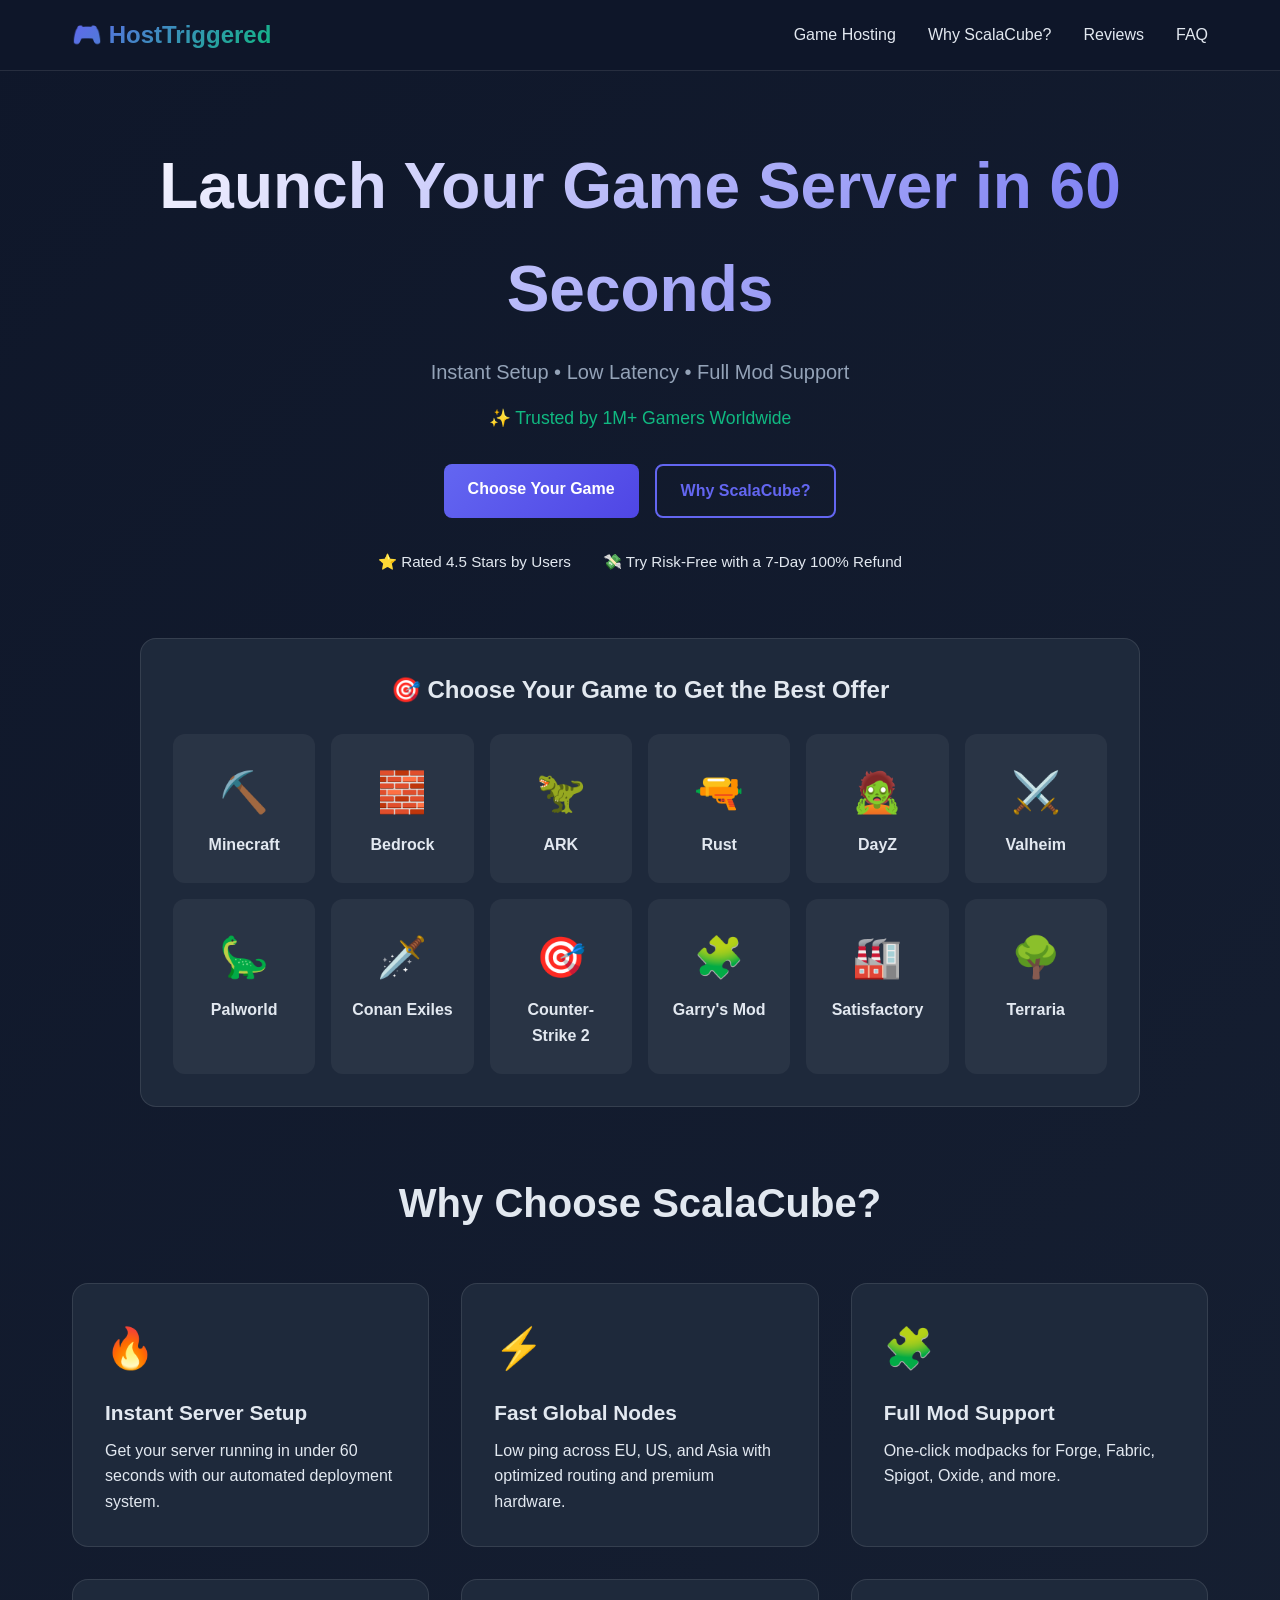
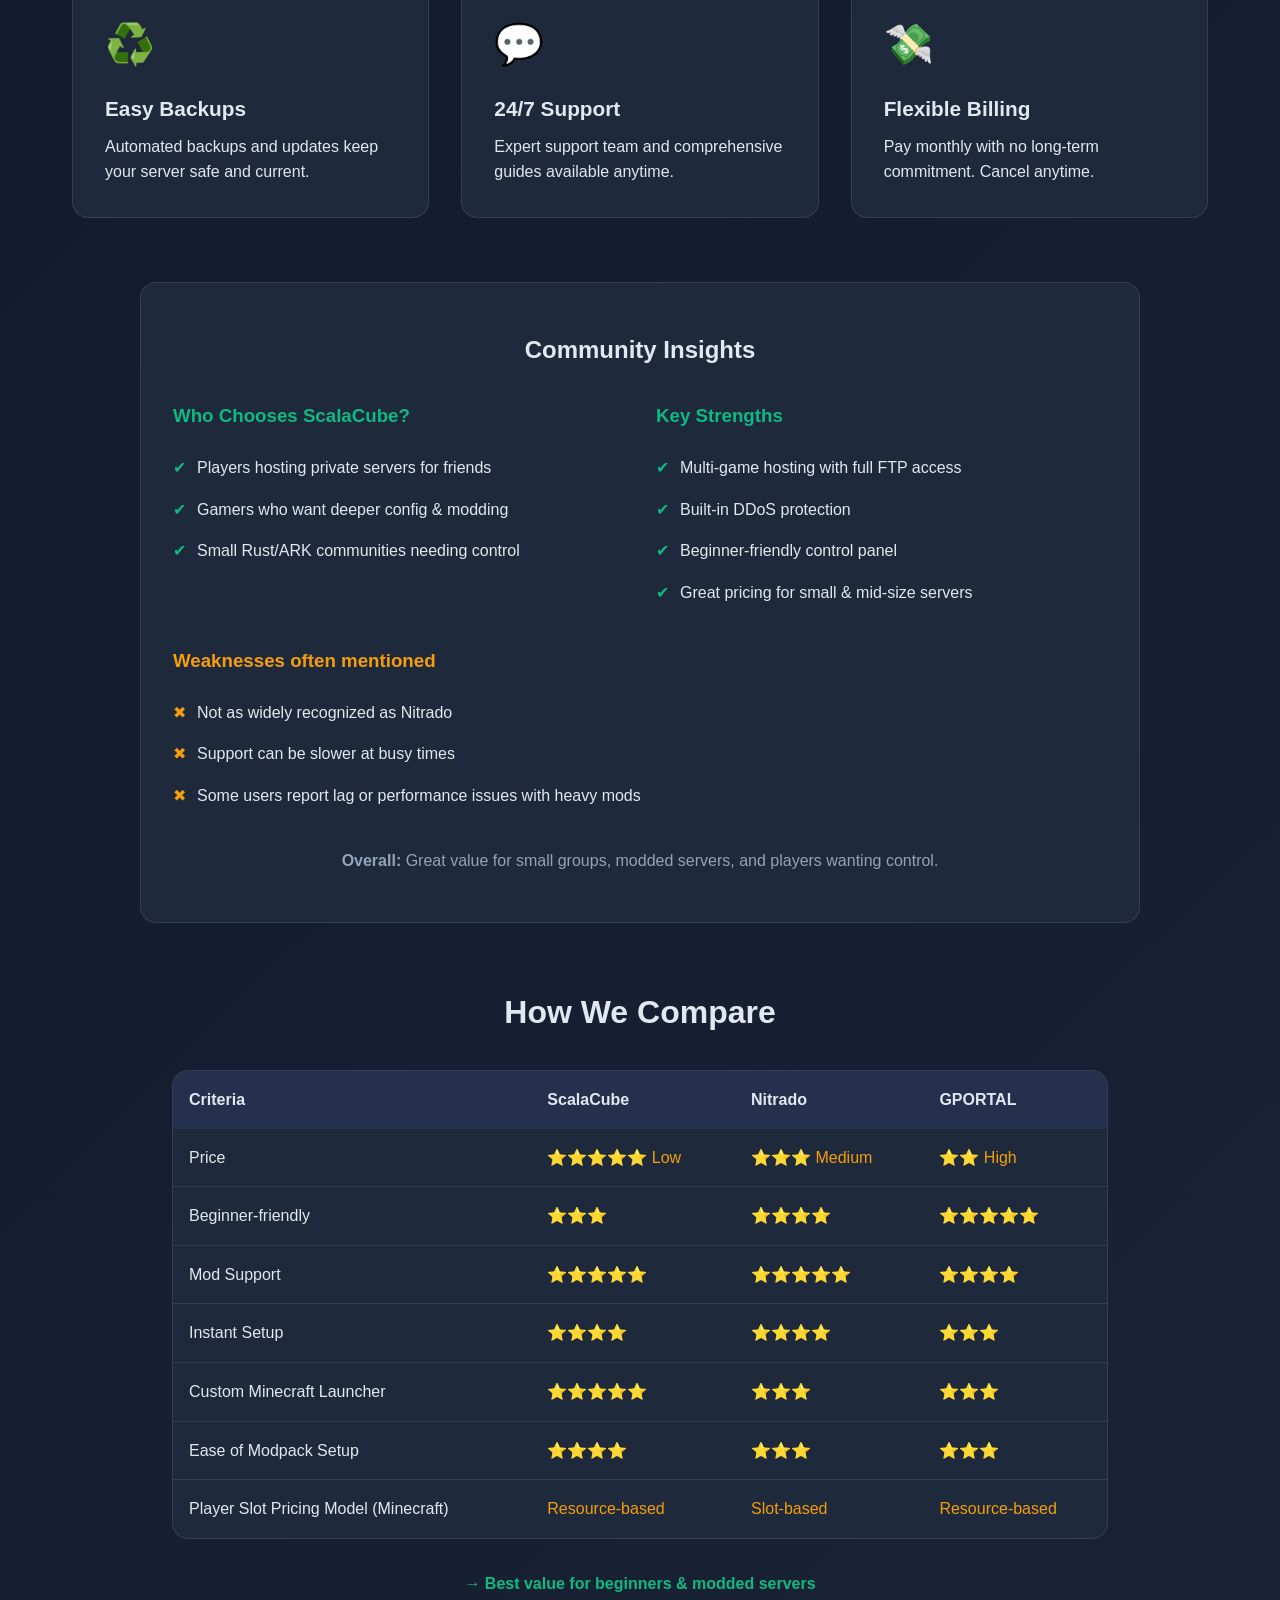
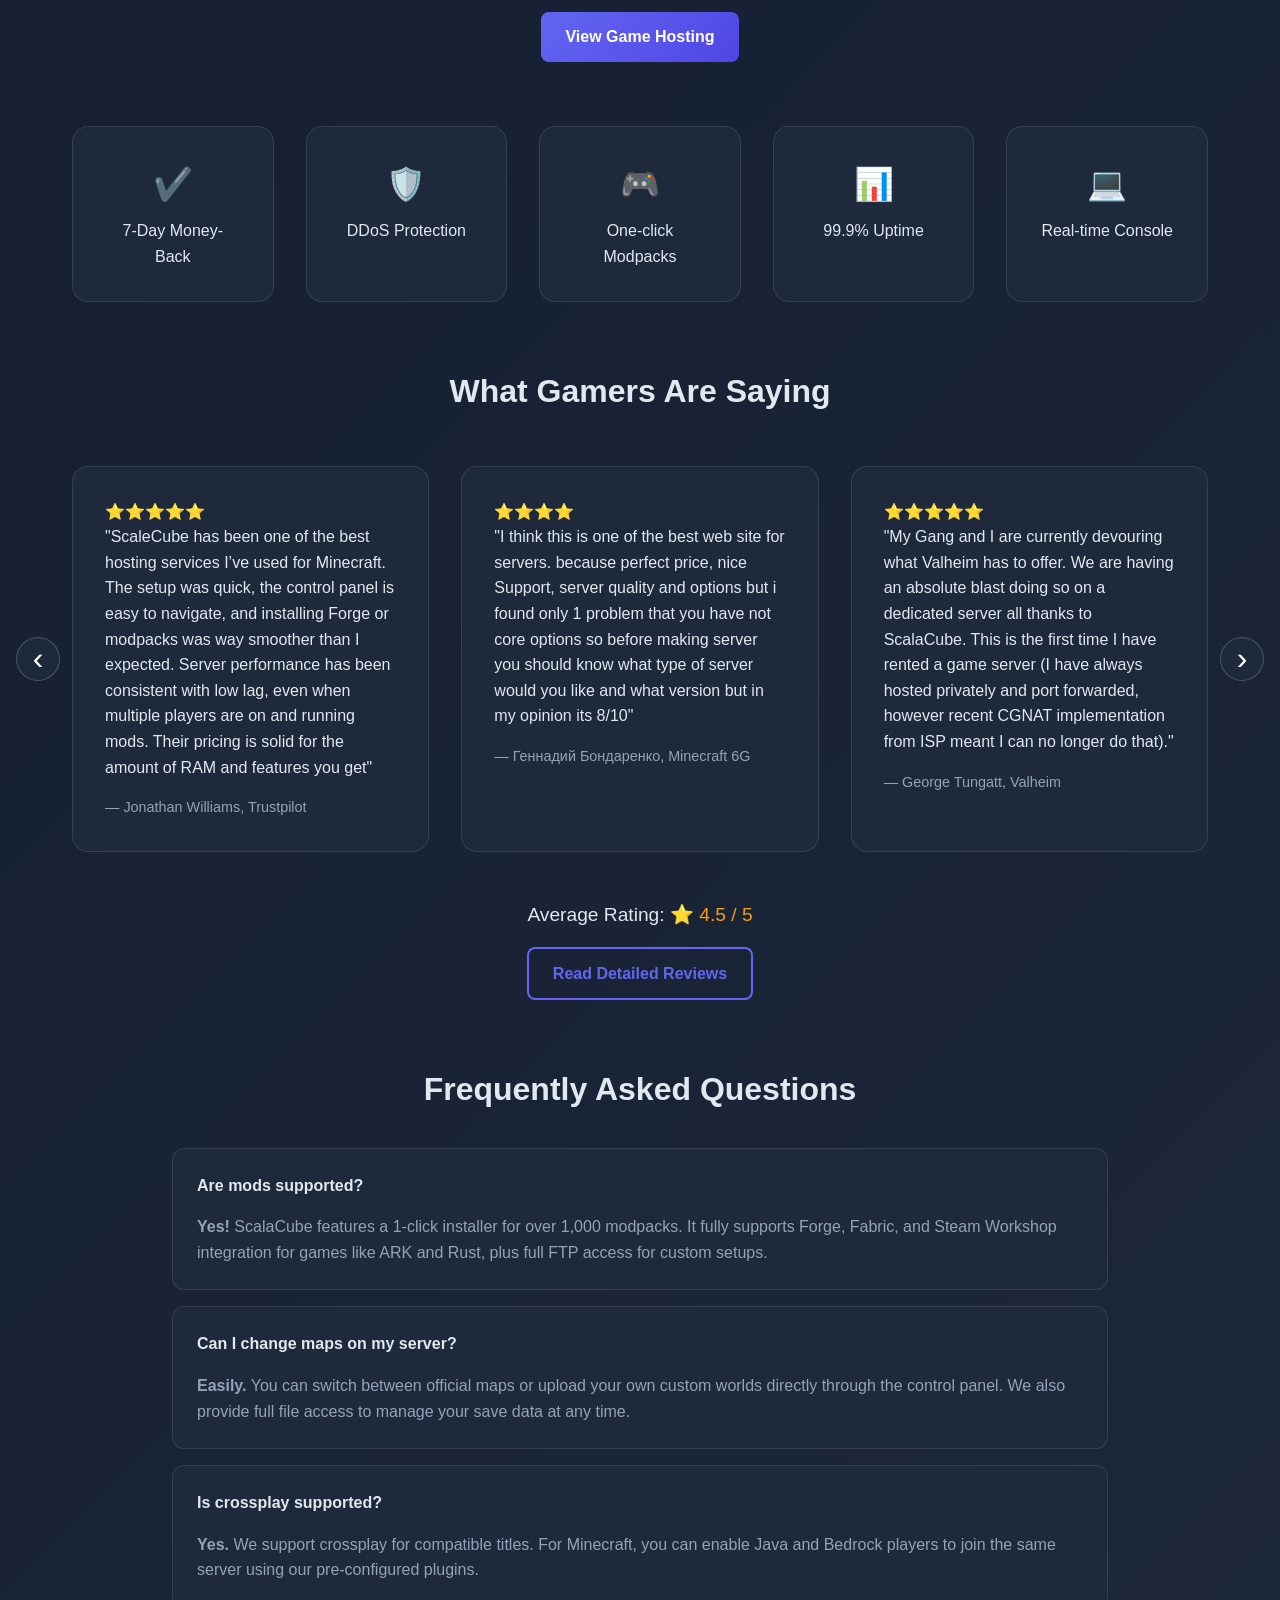
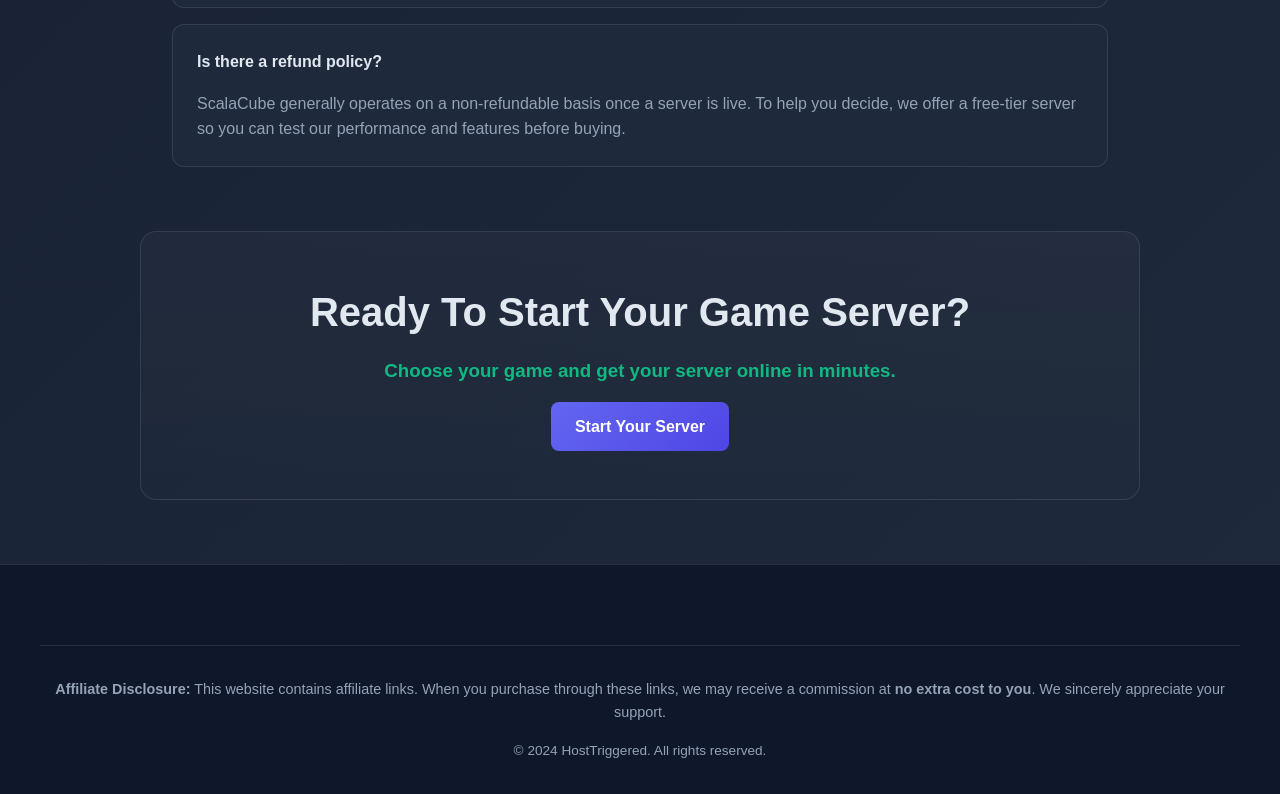
==== index.html @ 9eb56e4f "initial website" ====
<!DOCTYPE html>
<html lang="en">
<head>
    <meta charset="UTF-8">
    <meta name="viewport" content="width=device-width, initial-scale=1.0">
    <meta name="description" content="Fast and reliable game server hosting for popular games. Instant setup in 60 seconds, low latency, mod support. Trusted by 1M+ gamers.">
    <meta name="keywords" content="game server hosting, minecraft hosting, ark hosting, rust server, modded server hosting, cheap game servers">
    <link rel="icon" href="images/favicon_in3dtayninh.ico" type="image/x-icon">
    <link rel="icon" type="image/png" sizes="16x16" href="images/favicon-16x16.png">
    <link rel="icon" type="image/png" sizes="32x32" href="images/favicon-32x32.png">
    <link rel="icon" type="image/png" sizes="192x192" href="images/android-chrome-192x192.png">
    <link rel="apple-touch-icon" href="images/apple-touch-icon.png">
    <title>Game Server Hosting - Launch Your Server in 60 Seconds | ScalaCube</title>
    <link rel="stylesheet" href="css/style.css">
</head>
<body>
    <!-- Header -->
    <header>
        <nav>
            <div class="logo">🎮 HostTriggered</div>
            <div class="nav-links">
                <a href="#hosting">Game Hosting</a>
                <a href="#scalacube">Why ScalaCube?</a>
                <a href="#reviews">Reviews</a>
                <a href="#faq">FAQ</a>
                <!-- <a href="#pricing" class="btn-primary">Start Server</a> -->
            </div>
        </nav>
    </header>

    <!-- Hero Section -->
    <section class="hero">
        <h1>Launch Your Game Server in 60 Seconds</h1>
        <p class="hero-subtitle">Instant Setup • Low Latency • Full Mod Support</p>
        <p class="hero-trust">✨ Trusted by 1M+ Gamers Worldwide</p>
        
        <div class="hero-buttons">
            <a href="#hosting" class="btn-primary">Choose Your Game</a>
            <a href="#scalacube" class="btn-secondary">Why ScalaCube?</a>
        </div>

        <div class="hero-badges">
            <div class="badge">⭐ Rated 4.5 Stars by Users</div>
            <div class="badge">💸 Try Risk-Free with a 7-Day 100% Refund</div>
        </div>
    </section>

    <!-- Game Picker -->
    <section class="game-picker" id="hosting">
        <h2>🎯 Choose Your Game to Get the Best Offer</h2>
        <div class="game-grid">
            <a 
            href="https://scalacube.com/p/_hosting_server_minecraft/5567868"
            class="game-card"
            target="_blank"
            rel="nofollow sponsored noopener"
            >
                <div class="game-icon">⛏️</div>
                <strong>Minecraft</strong>
            </a>
            <a 
            href="https://scalacube.com/p/_hosting_server_minecraft-pe/5567868"
            class="game-card"
            target="_blank"
            rel="nofollow sponsored noopener"
            >
                <div class="game-icon">🧱</div>
                <strong>Bedrock</strong>
            </a>
            <a 
            href="https://scalacube.com/p/_hosting_server_ark/5567868"
            class="game-card"
            target="_blank"
            rel="nofollow sponsored noopener"
            >
                <div class="game-icon">🦖</div>
                <strong>ARK</strong>
            </a>
            <a 
            href="https://scalacube.com/p/_hosting_server_rust/5567868"
            class="game-card"
            target="_blank"
            rel="nofollow sponsored noopener"
            >
                <div class="game-icon">🔫</div>
                <strong>Rust</strong>
            </a>
            <a 
            href="https://scalacube.com/p/_hosting_server_dayz/5567868"
            class="game-card"
            target="_blank"
            rel="nofollow sponsored noopener"
            >
                <div class="game-icon">🧟</div>
                <strong>DayZ</strong>
            </a>
            <a 
            href="https://scalacube.com/p/_hosting_server_valheim/5567868"
            class="game-card"
            target="_blank"
            rel="nofollow sponsored noopener"
            >
                <div class="game-icon">⚔️</div>
                <strong>Valheim</strong>
            </a>
            <a 
            href="https://scalacube.com/p/_hosting_server_palworld/5567868"
            class="game-card"
            target="_blank"
            rel="nofollow sponsored noopener"
            >
                <div class="game-icon">🦕</div>
                <strong>Palworld</strong>
            </a>
            <a 
            href="https://scalacube.com/p/_hosting_server_conan-exiles/5567868"
            class="game-card"
            target="_blank"
            rel="nofollow sponsored noopener"
            >
                <div class="game-icon">🗡️</div>
                <strong>Conan Exiles</strong>
            </a>
            <!-- <a 
            href="https://scalacube.com/p/_hosting_server_minecraft/5567868"
            class="game-card"
            target="_blank"
            rel="nofollow sponsored noopener"
            >
                <div class="game-icon">🏎️</div>
                <strong>Assetto Corsa</strong>
            </a> -->
            <a 
            href="https://scalacube.com/p/_hosting_server_cs-go-2/5567868"
            class="game-card"
            target="_blank"
            rel="nofollow sponsored noopener"
            >
                <div class="game-icon">🎯</div>
                <strong>Counter-Strike 2</strong>
            </a>
            <a 
            href="https://scalacube.com/p/_hosting_server_garrys-mod/5567868"
            class="game-card"
            target="_blank"
            rel="nofollow sponsored noopener"
            >
                <div class="game-icon">🧩</div>
                <strong>Garry's Mod</strong>
            </a>
            <a 
            href="https://scalacube.com/p/_hosting_server_satisfactory/5567868"
            class="game-card"
            target="_blank"
            rel="nofollow sponsored noopener"
            >
                <div class="game-icon">🏭</div>
                <strong>Satisfactory</strong>
            </a>
            <a 
            href="https://scalacube.com/p/_hosting_server_terraria/5567868"
            class="game-card"
            target="_blank"
            rel="nofollow sponsored noopener"
            >
                <div class="game-icon">🌳</div>
                <strong>Terraria</strong>
            </a>
        </div>
    </section>

    <!-- Features -->
    <section class="features" id="scalacube">
        <h2>Why Choose ScalaCube?</h2>
        <div class="features-grid">
            <div class="feature-card">
                <div class="feature-icon">🔥</div>
                <h3>Instant Server Setup</h3>
                <p>Get your server running in under 60 seconds with our automated deployment system.</p>
            </div>
            <div class="feature-card">
                <div class="feature-icon">⚡</div>
                <h3>Fast Global Nodes</h3>
                <p>Low ping across EU, US, and Asia with optimized routing and premium hardware.</p>
            </div>
            <div class="feature-card">
                <div class="feature-icon">🧩</div>
                <h3>Full Mod Support</h3>
                <p>One-click modpacks for Forge, Fabric, Spigot, Oxide, and more.</p>
            </div>
            <div class="feature-card">
                <div class="feature-icon">♻️</div>
                <h3>Easy Backups</h3>
                <p>Automated backups and updates keep your server safe and current.</p>
            </div>
            <div class="feature-card">
                <div class="feature-icon">💬</div>
                <h3>24/7 Support</h3>
                <p>Expert support team and comprehensive guides available anytime.</p>
            </div>
            <div class="feature-card">
                <div class="feature-icon">💸</div>
                <h3>Flexible Billing</h3>
                <p>Pay monthly with no long-term commitment. Cancel anytime.</p>
            </div>
        </div>
    </section>

    <!-- User Insights -->
    <section class="insights">
        <h2>Community Insights</h2>
        <div class="insights-grid">
            <div class="insight-section">
                <h3>Who Chooses ScalaCube?</h3>
                <ul>
                    <li>Players hosting private servers for friends</li>
                    <li>Gamers who want deeper config & modding</li>
                    <li>Small Rust/ARK communities needing control</li>
                </ul>
            </div>
            <div class="insight-section">
                <h3>Key Strengths</h3>
                <ul>
                    <li>Multi-game hosting with full FTP access</li>
                    <li>Built-in DDoS protection</li>
                    <li>Beginner-friendly control panel</li>
                    <li>Great pricing for small & mid-size servers</li>
                </ul>
            </div>
            <div class="insight-section weakness">
                <h3>Weaknesses often mentioned</h3>
                <ul>
                    <li>Not as widely recognized as Nitrado</li>
                    <li>Support can be slower at busy times</li>
                    <li>Some users report lag or performance issues with heavy mods</li>
                </ul>
            </div>
        </div>
        <div style="margin-top: 2rem; text-align: center; color: var(--text-muted);">
            <p><strong>Overall:</strong> Great value for small groups, modded servers, and players wanting control.</p>
        </div>
    </section>

    <!-- Comparison -->
    <section class="comparison">
        <h2>How We Compare</h2>
        <div class="comparison-table">
            <table>
                <thead>
                    <tr>
                        <th>Criteria</th>
                        <th>ScalaCube</th>
                        <th>Nitrado</th>
                        <th>GPORTAL</th>
                    </tr>
                </thead>
                <tbody>
                    <tr>
                        <td>Price</td>
                        <td class="stars">⭐⭐⭐⭐⭐ Low</td>
                        <td class="stars">⭐⭐⭐ Medium</td>
                        <td class="stars">⭐⭐ High</td>
                    </tr>
                    <tr>
                        <td>Beginner-friendly</td>
                        <td class="stars">⭐⭐⭐</td>
                        <td class="stars">⭐⭐⭐⭐</td>
                        <td class="stars">⭐⭐⭐⭐⭐</td>
                    </tr>
                    <tr>
                        <td>Mod Support</td>
                        <td class="stars">⭐⭐⭐⭐⭐</td>
                        <td class="stars">⭐⭐⭐⭐⭐</td>
                        <td class="stars">⭐⭐⭐⭐</td>
                    </tr>
                    <tr>
                        <td>Instant Setup</td>
                        <td class="stars">⭐⭐⭐⭐</td>
                        <td class="stars">⭐⭐⭐⭐</td>
                        <td class="stars">⭐⭐⭐</td>
                    </tr>
                    <tr>
                        <td>Custom Minecraft Launcher</td>
                        <td class="stars">⭐⭐⭐⭐⭐</td>
                        <td class="stars">⭐⭐⭐</td>
                        <td class="stars">⭐⭐⭐</td>
                    </tr>
                    <tr>
                        <td>Ease of Modpack Setup</td>
                        <td class="stars">⭐⭐⭐⭐</td>
                        <td class="stars">⭐⭐⭐</td>
                        <td class="stars">⭐⭐⭐</td>
                    </tr>
                    <tr>
                        <td>Player Slot Pricing Model (Minecraft)</td>
                        <td class="stars">Resource-based</td>
                        <td class="stars">Slot-based</td>
                        <td class="stars">Resource-based</td>
                    </tr>
                    
                </tbody>
            </table>
        </div>
        <div style="text-align: center; margin-top: 2rem;">
            <p style="color: var(--secondary); font-weight: 600;">→ Best value for beginners & modded servers</p>
            <a href="#hosting" class="btn-primary" style="margin-top: 1rem;">View Game Hosting</a>
        </div>
    </section>

    <!-- Trust Badges -->
    <section class="features" style="margin-top: 2rem;">
        <div class="features-grid" style="grid-template-columns: repeat(auto-fit, minmax(200px, 1fr));">
            <div class="feature-card" style="text-align: center;">
                <div style="font-size: 2rem; margin-bottom: 0.5rem;">✔️</div>
                <p>7-Day Money-Back</p>
            </div>
            <div class="feature-card" style="text-align: center;">
                <div style="font-size: 2rem; margin-bottom: 0.5rem;">🛡️</div>
                <p>DDoS Protection</p>
            </div>
            <div class="feature-card" style="text-align: center;">
                <div style="font-size: 2rem; margin-bottom: 0.5rem;">🎮</div>
                <p>One-click Modpacks</p>
            </div>
            <div class="feature-card" style="text-align: center;">
                <div style="font-size: 2rem; margin-bottom: 0.5rem;">📊</div>
                <p>99.9% Uptime</p>
            </div>
            <div class="feature-card" style="text-align: center;">
                <div style="font-size: 2rem; margin-bottom: 0.5rem;">💻</div>
                <p>Real-time Console</p>
            </div>
        </div>
    </section>

    <!-- Pricing -->
    <!-- <section class="pricing" id="pricing">
        <h2>Simple, Transparent Pricing</h2>
        <div class="pricing-grid">
            <div class="pricing-card">
                <h3>Starter Plan</h3>
                <p class="price-small">Friends & Small Groups</p>
                <div class="price">$4.99<span class="price-small">/mo</span></div>
                <p>1–5 players</p>
                <ul style="list-style: none; margin: 1.5rem 0; text-align: left;">
                    <li>✔ Instant setup</li>
                    <li>✔ DDoS protection</li>
                    <li>✔ Daily backups</li>
                    <li>✔ Full FTP access</li>
                </ul>
                <a href="#" class="btn-primary" style="width: 100%;">Get This Plan</a>
            </div>

            <div class="pricing-card" style="border-color: var(--primary);">
                <span class="popular-badge">💡 Most Popular</span>
                <h3>Standard Plan</h3>
                <p class="price-small">Modded & Mid-size Servers</p>
                <div class="price">$9.99<span class="price-small">/mo</span></div>
                <p>10–20 players</p>
                <ul style="list-style: none; margin: 1.5rem 0; text-align: left;">
                    <li>✔ Everything in Starter</li>
                    <li>✔ One-click modpacks</li>
                    <li>✔ Priority support</li>
                    <li>✔ More RAM & storage</li>
                </ul>
                <a href="#" class="btn-primary" style="width: 100%;">Start Now</a>
            </div>

            <div class="pricing-card">
                <h3>Pro Plan</h3>
                <p class="price-small">Communities & Heavy Mods</p>
                <div class="price">$19.99<span class="price-small">/mo</span></div>
                <p>20+ players</p>
                <ul style="list-style: none; margin: 1.5rem 0; text-align: left;">
                    <li>✔ Everything in Standard</li>
                    <li>✔ Maximum performance</li>
                    <li>✔ Dedicated resources</li>
                    <li>✔ Premium support</li>
                </ul>
                <a href="#" class="btn-primary" style="width: 100%;">Launch Pro Server</a>
            </div>
        </div>
    </section> -->

    <!--Things consider-->
    <!-- <section class="considerations">
    <h2>Things to Consider Before Choosing ScalaCube</h2>

    <ul>
        <li>
        <strong>Game-based pricing:</strong>
        Pricing and resources vary by game type. Choosing the right game and plan is important for performance.
        </li>

        <li>
        <strong>Refund policy:</strong>
        Once a server is activated, refunds are generally not available. Consider testing with a free or small plan first.
        </li>

        <li>
        <strong>Learning curve for advanced setups:</strong>
        While basic setup is beginner-friendly, advanced modding and custom configurations may require some server knowledge.
        </li>

        <li>
        <strong>Best for small to mid-sized communities:</strong>
        ScalaCube performs best for private servers, friends groups, and small communities rather than very large public servers.
        </li>

        <li>
        <strong>Server location availability:</strong>
        Available regions can differ depending on the game and current capacity.
        </li>
    </ul>
    </section> -->

    <!-- Reviews -->
    <!-- <section class="reviews" id="reviews">
        <h2>What Gamers Are Saying</h2>
        <div class="reviews-grid">
            <div class="review-card">
                <div class="review-stars">⭐⭐⭐⭐⭐</div>
                <p>"Best value for Minecraft modded servers. Setup was incredibly fast and the control panel is super intuitive."</p>
                <p style="margin-top: 1rem; color: var(--text-muted); font-size: 0.9rem;">— Alex M., Minecraft Server Owner</p>
            </div>
            <div class="review-card">
                <div class="review-stars">⭐⭐⭐⭐⭐</div>
                <p>"Setup was instant. Super easy for beginners like me. The support team helped me get mods running in minutes."</p>
                <p style="margin-top: 1rem; color: var(--text-muted); font-size: 0.9rem;">— Sarah K., First-time Host</p>
            </div>
            <div class="review-card">
                <div class="review-stars">⭐⭐⭐⭐⭐</div>
                <p>"Stable ping in EU for ARK clusters. Been running three servers for 6 months with zero downtime."</p>
                <p style="margin-top: 1rem; color: var(--text-muted); font-size: 0.9rem;">— Marcus L., ARK Community Leader</p>
            </div>
        </div>
        <div style="text-align: center; margin-top: 2rem;">
            <p style="font-size: 1.2rem;">Average Rating: <span class="stars">⭐ 4.5 / 5</span></p>
            <a href="https://www.trustpilot.com/review/scalacube.com?utm_medium=trustbox&utm_source=MicroReviewCount" class="btn-secondary" target="_blank" rel="noopener noreferrer" style="margin-top: 1rem;">Read Detailed Reviews</a>
        </div>
    </section> -->

    <section class="reviews" id="reviews">
        <h2>What Gamers Are Saying</h2>
        <div class="reviews-slider">
            <button class="review-nav left" id="prev">‹</button>
            <div class="reviews-viewport">
            <div class="reviews-grid">
                <div class="review-card">
                    <div class="review-stars">⭐⭐⭐⭐⭐</div>
                    <p>"ScaleCube has been one of the best hosting services I’ve used for Minecraft. The setup was quick, the control panel is easy to navigate, and installing Forge or modpacks was way smoother than I expected. Server performance has been consistent with low lag, even when multiple players are on and running mods. Their pricing is solid for the amount of RAM and features you get"</p>
                    <p style="margin-top: 1rem; color: var(--text-muted); font-size: 0.9rem;">— Jonathan Williams, Trustpilot</p>
                </div>
                <div class="review-card">
                    <div class="review-stars">⭐⭐⭐⭐</div>
                    <p>"I think this is one of the best web site for servers. because perfect price, nice Support, server quality and options but i found only 1 problem that you have not core options so before making server you should know what type of server would you like and what version but in my opinion its 8/10"</p>
                    <p style="margin-top: 1rem; color: var(--text-muted); font-size: 0.9rem;">— Геннадий Бондаренко, Minecraft 6G</p>
                </div>
                <div class="review-card">
                    <div class="review-stars">⭐⭐⭐⭐⭐</div>
                    <p>"My Gang and I are currently devouring what Valheim has to offer. We are having an absolute blast doing so on a dedicated server all thanks to ScalaCube. This is the first time I have rented a game server (I have always hosted privately and port forwarded, however recent CGNAT implementation from ISP meant I can no longer do that)."</p>
                    <p style="margin-top: 1rem; color: var(--text-muted); font-size: 0.9rem;">— George Tungatt, Valheim</p>
                </div>
                <div class="review-card">
                    <div class="review-stars">⭐⭐⭐⭐⭐</div>
                    <p>"Amazing customer service, when I had a problem with my modded server they quickly found the problem and notified me promptly. 10/10 5/5 Would recommend."</p>
                    <p style="margin-top: 1rem; color: var(--text-muted); font-size: 0.9rem;">— Silver, Trustpilot</p>
                </div>
                <div class="review-card">
                    <div class="review-stars">⭐⭐⭐⭐</div>
                    <p>"This company's service has been excellent and is only rivaled by the quality of their support staff who are quick to respond to tickets and fix issues very quickly."</p>
                    <p style="margin-top: 1rem; color: var(--text-muted); font-size: 0.9rem;">— Jonathan Pelletier, ARK 10 slots</p>
                </div>
                <div class="review-card">
                    <div class="review-stars">⭐⭐⭐⭐</div>
                    <p>"“la localización del servidor, la fácil creación del mismo y todo a precio accesible. (server location, easy creation, all at accessible price.)"</p>
                    <p style="margin-top: 1rem; color: var(--text-muted); font-size: 0.9rem;">— Olmedo Troya, Trustpilot</p>
                </div>
                
            </div>
            </div>
            <button class="review-nav right" id="next">›</button>
        </div>
        <div style="text-align: center; margin-top: 2rem;">
            <p style="font-size: 1.2rem;">Average Rating: <span class="stars">⭐ 4.5 / 5</span></p>
            <a href="https://www.trustpilot.com/review/scalacube.com?utm_medium=trustbox&utm_source=MicroReviewCount" class="btn-secondary" target="_blank" rel="noopener noreferrer" style="margin-top: 1rem;">Read Detailed Reviews</a>
        </div>
    </section>

    <!-- FAQ -->
    <section class="faq" id="faq">
        <h2>Frequently Asked Questions</h2>
        <div class="faq-item active">
            <div class="faq-question">
                Are mods supported?
            </div>
            <div class="faq-answer">
                <strong>Yes!</strong> ScalaCube features a 1-click installer for over 1,000 modpacks. It fully supports Forge, Fabric, and Steam Workshop integration for games like ARK and Rust, plus full FTP access for custom setups.  
            </div>
        </div>

        <div class="faq-item active">
            <div class="faq-question">
                Can I change maps on my server?
            </div>
            <div class="faq-answer">
                <strong>Easily.</strong> You can switch between official maps or upload your own custom worlds directly through the control panel. We also provide full file access to manage your save data at any time.  
            </div>
        </div>

        <div class="faq-item active">
            <div class="faq-question">
                Is crossplay supported?
            </div>
            <div class="faq-answer">
                <strong>Yes.</strong> We support crossplay for compatible titles. For Minecraft, you can enable Java and Bedrock players to join the same server using our pre-configured plugins.  
            </div>
        </div>

        <div class="faq-item active">
            <div class="faq-question">
                Is there a refund policy?
            </div>
            <div class="faq-answer">
                ScalaCube generally operates on a non-refundable basis once a server is live. To help you decide, we offer a free-tier server so you can test our performance and features before buying.
            </div>
        </div>
    </section>
    
    <section class="final-cta">
        <h2>Ready To Start Your Game Server?</h2>
        <h3>Choose your game and get your server online in minutes.</h3>

        <a 
            href="#hosting" 
            class="btn-primary"
        >
            Start Your Server
        </a>
    </section>

    <!-- Footer -->
    <footer>
        <div class="footer-content">
            <!-- <div class="footer-links">
                <a href="#">About</a>
                <a href="#">Contact</a>
                <a href="#">Privacy</a>
            </div> -->
            <div class="footer-disclosure">
                <strong>Affiliate Disclosure:</strong>
                This website contains affiliate links. When you purchase through these links,
                we may receive a commission at <strong>no extra cost to you</strong>.
                We sincerely appreciate your support.
            </div>

            <p class="footer-copy">
                © 2024 HostTriggered. All rights reserved.
            </p>
        </div>
    </footer>
    
    <script src="js/reviews-slider.js"></script>
</body>
</html>
---- css/style.css ----
* {
    margin: 0;
    padding: 0;
    box-sizing: border-box;
}

:root {
    --primary: #6366f1;
    --primary-dark: #4f46e5;
    --secondary: #10b981;
    --dark: #0f172a;
    --dark-card: #1e293b;
    --text: #e2e8f0;
    --text-muted: #94a3b8;
    --accent: #f59e0b;
}

body {
    font-family: -apple-system, BlinkMacSystemFont, 'Segoe UI', Roboto, Oxygen, Ubuntu, Cantarell, sans-serif;
    background: linear-gradient(135deg, #0f172a 0%, #1e293b 100%);
    color: var(--text);
    line-height: 1.6;
    overflow-x: hidden;
}

/* Header */
header {
    position: sticky;
    top: 0;
    background: rgba(15, 23, 42, 0.95);
    backdrop-filter: blur(10px);
    border-bottom: 1px solid rgba(255, 255, 255, 0.1);
    padding: 1rem 0;
    z-index: 1000;
}

nav {
    max-width: 1200px;
    margin: 0 auto;
    padding: 0 2rem;
    display: flex;
    justify-content: space-between;
    align-items: center;
}

.logo {
    font-size: 1.5rem;
    font-weight: bold;
    background: linear-gradient(135deg, var(--primary), var(--secondary));
    -webkit-background-clip: text;
    -webkit-text-fill-color: transparent;
    background-clip: text;
}

.nav-links {
    display: flex;
    gap: 2rem;
    align-items: center;
}

.nav-links a {
    color: var(--text);
    text-decoration: none;
    transition: color 0.3s;
}

.nav-links a:hover {
    color: var(--primary);
}

.btn-primary {
    background: linear-gradient(135deg, var(--primary), var(--primary-dark));
    color: white;
    padding: 0.75rem 1.5rem;
    border: none;
    border-radius: 8px;
    cursor: pointer;
    font-weight: 600;
    transition: transform 0.2s, box-shadow 0.3s;
    text-decoration: none;
    display: inline-block;
}

.btn-primary:hover {
    transform: translateY(-2px);
    box-shadow: 0 10px 30px rgba(99, 102, 241, 0.4);
}

.btn-secondary {
    background: transparent;
    border: 2px solid var(--primary);
    color: var(--primary);
    padding: 0.75rem 1.5rem;
    border-radius: 8px;
    cursor: pointer;
    font-weight: 600;
    transition: all 0.3s;
    text-decoration: none;
    display: inline-block;
}

.btn-secondary:hover {
    background: var(--primary);
    color: white;
}

/* Hero Section */
.hero {
    max-width: 1200px;
    margin: 4rem auto;
    padding: 0 2rem;
    text-align: center;
}

.hero h1 {
    font-size: clamp(2.5rem, 5vw, 4rem);
    margin-bottom: 1rem;
    background: linear-gradient(135deg, #fff, var(--primary));
    -webkit-background-clip: text;
    -webkit-text-fill-color: transparent;
    background-clip: text;
    animation: fadeInUp 0.8s ease-out;
}

.hero-subtitle {
    font-size: 1.25rem;
    color: var(--text-muted);
    margin-bottom: 1rem;
}

.hero-trust {
    font-size: 1.1rem;
    color: var(--secondary);
    margin-bottom: 2rem;
}

.hero-buttons {
    display: flex;
    gap: 1rem;
    justify-content: center;
    flex-wrap: wrap;
    margin-bottom: 2rem;
}

.hero-badges {
    display: flex;
    gap: 2rem;
    justify-content: center;
    flex-wrap: wrap;
    margin: 2rem 0;
}

.badge {
    display: flex;
    align-items: center;
    gap: 0.5rem;
    font-size: 0.95rem;
}

/* Game Picker */
.game-picker {
    max-width: 1000px;
    margin: 3rem auto;
    padding: 2rem;
    background: var(--dark-card);
    border-radius: 16px;
    border: 1px solid rgba(255, 255, 255, 0.1);
}

.game-picker h2 {
    text-align: center;
    margin-bottom: 1.5rem;
    font-size: 1.5rem;
}

.game-grid {
    display: grid;
    grid-template-columns: repeat(auto-fit, minmax(140px, 1fr));
    gap: 1rem;
}

/* .game-card {
    background: rgba(255, 255, 255, 0.05);
    padding: 1.5rem 1rem;
    border-radius: 12px;
    text-align: center;
    cursor: pointer;
    transition: all 0.3s;
    border: 2px solid transparent;
} */

.game-card {
    background: rgba(255, 255, 255, 0.05);
    padding: 1.5rem 1rem;
    border-radius: 12px;
    text-align: center;

    /* thêm cho <a> */
    text-decoration: none;
    color: inherit;
    display: flex;
    flex-direction: column;
    align-items: center;

    cursor: pointer;
    transition: all 0.3s;
    border: 2px solid transparent;
}

.game-card:hover {
    background: rgba(99, 102, 241, 0.1);
    border-color: var(--primary);
    transform: translateY(-5px);
}

.game-icon {
    font-size: 2.5rem;
    margin-bottom: 0.5rem;
}

.game-picker {
    scroll-margin-top: 5rem;
}

/* Features Section */
.features {
    max-width: 1200px;
    margin: 4rem auto;
    padding: 0 2rem;
}

.features h2 {
    text-align: center;
    font-size: 2.5rem;
    margin-bottom: 3rem;
}

.features-grid {
    display: grid;
    grid-template-columns: repeat(auto-fit, minmax(280px, 1fr));
    gap: 2rem;
}

.feature-card {
    background: var(--dark-card);
    padding: 2rem;
    border-radius: 16px;
    border: 1px solid rgba(255, 255, 255, 0.1);
    transition: all 0.3s;
}

.feature-card:hover {
    transform: translateY(-5px);
    border-color: var(--primary);
    box-shadow: 0 10px 40px rgba(99, 102, 241, 0.2);
}

.feature-icon {
    font-size: 2.5rem;
    margin-bottom: 1rem;
}


.feature-card h3 {
    font-size: 1.3rem;
    margin-bottom: 0.5rem;
}

/* User Insights */
.insights {
    max-width: 1000px;
    margin: 4rem auto;
    padding: 3rem 2rem;
    background: var(--dark-card);
    border-radius: 16px;
    border: 1px solid rgba(255, 255, 255, 0.1);
}

.insights h2 {
    text-align: center;
    margin-bottom: 2rem;
}

.insights-grid {
    display: grid;
    grid-template-columns: repeat(auto-fit, minmax(300px, 1fr));
    gap: 2rem;
}

.insight-section h3 {
    color: var(--secondary);
    margin-bottom: 1rem;
}

.weakness h3 {
    color: var(--accent);
}

.insight-section ul {
    list-style: none;
}

.insight-section li {
    padding: 0.5rem 0;
    padding-left: 1.5rem;
    position: relative;
}

.insight-section li::before {
    content: "✔";
    position: absolute;
    left: 0;
    color: var(--secondary);
}

.weakness {
    grid-column: 1 / -1;
}

.weakness li::before {
    content: "✖";
    color: var(--accent);
}

/* Comparison Table */
.comparison {
    max-width: 1000px;
    margin: 4rem auto;
    padding: 0 2rem;
}

.comparison h2 {
    font-size: 2rem;
    text-align: center;
    margin-bottom: 2rem;
}

.comparison-table {
    background: var(--dark-card);
    border-radius: 16px;
    overflow: hidden;
    border: 1px solid rgba(255, 255, 255, 0.1);
}

table {
    width: 100%;
    border-collapse: collapse;
}

th, td {
    padding: 1rem;
    text-align: left;
}

th {
    background: rgba(99, 102, 241, 0.1);
    font-weight: 600;
}

tr:not(:last-child) {
    border-bottom: 1px solid rgba(255, 255, 255, 0.1);
}

.stars {
    color: var(--accent);
}

/* Pricing */
/* .pricing {
    max-width: 1200px;
    margin: 4rem auto;
    padding: 0 2rem;
}

.pricing h2 {
    text-align: center;
    font-size: 2.5rem;
    margin-bottom: 3rem;
}

.pricing-grid {
    display: grid;
    grid-template-columns: repeat(auto-fit, minmax(300px, 1fr));
    gap: 2rem;
}

.pricing-card {
    background: var(--dark-card);
    padding: 2.5rem;
    border-radius: 16px;
    border: 2px solid rgba(255, 255, 255, 0.1);
    text-align: center;
    transition: all 0.3s;
    position: relative;
}

.pricing-card:hover {
    transform: scale(1.05);
    border-color: var(--primary);
    box-shadow: 0 20px 60px rgba(99, 102, 241, 0.3);
}

.popular-badge {
    position: absolute;
    top: -15px;
    left: 50%;
    transform: translateX(-50%);
    background: var(--secondary);
    color: white;
    padding: 0.5rem 1rem;
    border-radius: 20px;
    font-size: 0.85rem;
    font-weight: 600;
}

.price {
    font-size: 3rem;
    font-weight: bold;
    color: var(--primary);
    margin: 1rem 0;
}

.price-small {
    font-size: 1rem;
    color: var(--text-muted);
}

.considerations {
  background: var(--dark-card);
  border: 1px solid rgba(255,255,255,0.08);
  border-radius: 12px;
  padding: 2rem;
  margin: 3rem auto;
  max-width: 900px;
}

.considerations h2 {
  display: flex;
  align-items: center;
  gap: 0.5rem;
}

.considerations ul {
  margin-top: 1rem;
  list-style: none;
}

.considerations li {
  padding: 0.5rem 0;
  color: var(--text-muted);
} */


/* Reviews */

/* .reviews {
    max-width: 1200px;
    margin: 4rem auto;
    padding: 0 2rem;
}

.reviews h2 {
    text-align: center;
    margin-bottom: 3rem;
}

.reviews-grid {
    display: grid;
    grid-template-columns: repeat(auto-fit, minmax(300px, 1fr));
    gap: 2rem;
} 

.review-card {
    background: var(--dark-card);
    padding: 2rem;
    border-radius: 16px;
    border: 1px solid rgba(255, 255, 255, 0.1);
}

.review-stars {
    color: var(--accent);
    font-size: 1.5rem;
    margin-bottom: 1rem;
}

.reviews {
    scroll-margin-top: 5rem;
} */

/* Another CSS */
.reviews {
  max-width: 1200px;
  margin: 4rem auto;
  padding: 0 2rem;
}

.reviews h2 {
    font-size: 2rem;
    text-align: center;
    margin-bottom: 2rem;
}

.review-nav {
  position: absolute;
  top: 50%;
  transform: translateY(-50%);
}

.review-nav { 
    position: absolute; 
    top: 50%; 
    transform: translateY(-50%); 
    background: var(--dark-card); 
    border: 1px solid rgba(255,255,255,0.2); 
    color: white; 
    font-size: 2rem; 
    width: 44px; 
    height: 44px; 
    border-radius: 50%; 
    cursor: pointer; 
    z-index: 2; 
} 

.review-nav.left { left: -56px; } 

.review-nav.right { right: -56px; } 

.review-nav:hover { background: var(--accent); }

.reviews-slider {
  position: relative;
  overflow: visible; /*cho nút tràn ra ngoài */
}

.reviews-viewport {
  overflow-x: auto;
  scroll-snap-type: x mandatory;
  scroll-behavior: smooth;
  scrollbar-width: none;        /* Firefox */
  -ms-overflow-style: none;     /* IE/Edge cũ */
}

.reviews-viewport::-webkit-scrollbar {
  display: none;                /* Chrome / Safari */
}

.reviews-grid {
  display: flex;
  gap: 2rem;
  padding: 1rem 0;
}

.review-card {
  flex: 0 0 calc((100% - 4rem) / 3);
  scroll-snap-align: start;

  background: var(--dark-card);
  padding: 2rem;
  border-radius: 16px;
  border: 1px solid rgba(255,255,255,0.1);
}

.reviews {
    scroll-margin-top: 5rem;
} 

/* FAQ */
.faq {
    max-width: 1000px;
    margin: 4rem auto;
    padding: 0 2rem;
}

.faq h2 {
    font-size: 2rem;
    text-align: center;
    margin-bottom: 2rem;
}

.faq-item {
    background: var(--dark-card);
    padding: 1.5rem;
    margin-bottom: 1rem;
    border-radius: 12px;
    border: 1px solid rgba(255, 255, 255, 0.1);
    cursor: pointer;
    transition: all 0.3s;
}

.faq-item:hover {
    border-color: var(--primary);
}

.faq-question {
    font-weight: 600;
    display: flex;
    justify-content: space-between;
    align-items: center;
}

.faq-answer {
    margin-top: 1rem;
    color: var(--text-muted);
    display: block;
}

.faq-item.active .faq-answer {
    display: block;
}

/* Final CTA */
.final-cta {
    max-width: 1000px;
    margin: 4rem auto 0;
    padding: 3rem 2rem;
    text-align: center;
    background: linear-gradient(
        180deg,
        rgba(255, 255, 255, 0.03),
        rgba(255, 255, 255, 0.01)
    );
    border-radius: 16px;
    border: 1px solid rgba(255, 255, 255, 0.1);
}


.final-cta h2 {
    font-size: 2.5rem;
    margin-bottom: 0.75rem;
}

.final-cta h3 {
    color: var(--secondary);
    margin-bottom: 1rem;
}

.final-cta p {
    font-size: 1rem;
    opacity: 0.85;
    margin-bottom: 2rem;
}

.cta-button {
    display: inline-block;
    padding: 0.9rem 2.2rem;
    font-size: 1rem;
    font-weight: 600;
    color: #fff;
    background: var(--primary);
    border-radius: 999px;
    text-decoration: none;
    transition: transform 0.2s ease, box-shadow 0.2s ease;
}

.cta-button:hover {
    transform: translateY(-2px);
    box-shadow: 0 8px 24px rgba(0, 0, 0, 0.35);
}


/* Footer */
footer {
    background: var(--dark);
    padding: 3rem 2rem 2rem;
    margin-top: 4rem;
    border-top: 1px solid rgba(255, 255, 255, 0.1);
}

.footer-content {
    max-width: 1200px;
    margin: 0 auto;
    text-align: center;
}

.footer-links {
    display: flex;
    justify-content: center;
    gap: 2rem;
    margin-bottom: 2rem;
    flex-wrap: wrap;
}

.footer-links a {
    color: var(--text-muted);
    text-decoration: none;
    transition: color 0.3s;
}

.footer-links a:hover {
    color: var(--primary);
}

.footer-disclosure {
    color: var(--text-muted);
    font-size: 0.9rem;
    margin-top: 2rem;
    padding-top: 2rem;
    border-top: 1px solid rgba(255, 255, 255, 0.1);
}

.footer-copy {
    margin-top: 1rem;
    color: var(--text-muted);
    font-size: 0.85rem;
    text-align: center;
}

/* Animations */
@keyframes fadeInUp {
    from {
        opacity: 0;
        transform: translateY(30px);
    }
    to {
        opacity: 1;
        transform: translateY(0);
    }
}

/* Responsive */
@media (max-width: 768px) {
    .nav-links {
        display: none;
    }

    .hero h1 {
        font-size: 2rem;
    }

    .game-grid {
        grid-template-columns: repeat(2, 1fr);
    }

    table {
        font-size: 0.85rem;
    }

    th, td {
        padding: 1rem 0.5rem;
    }
}

@media (max-width: 640px) {
  .review-nav {
    display: none;
  }
}
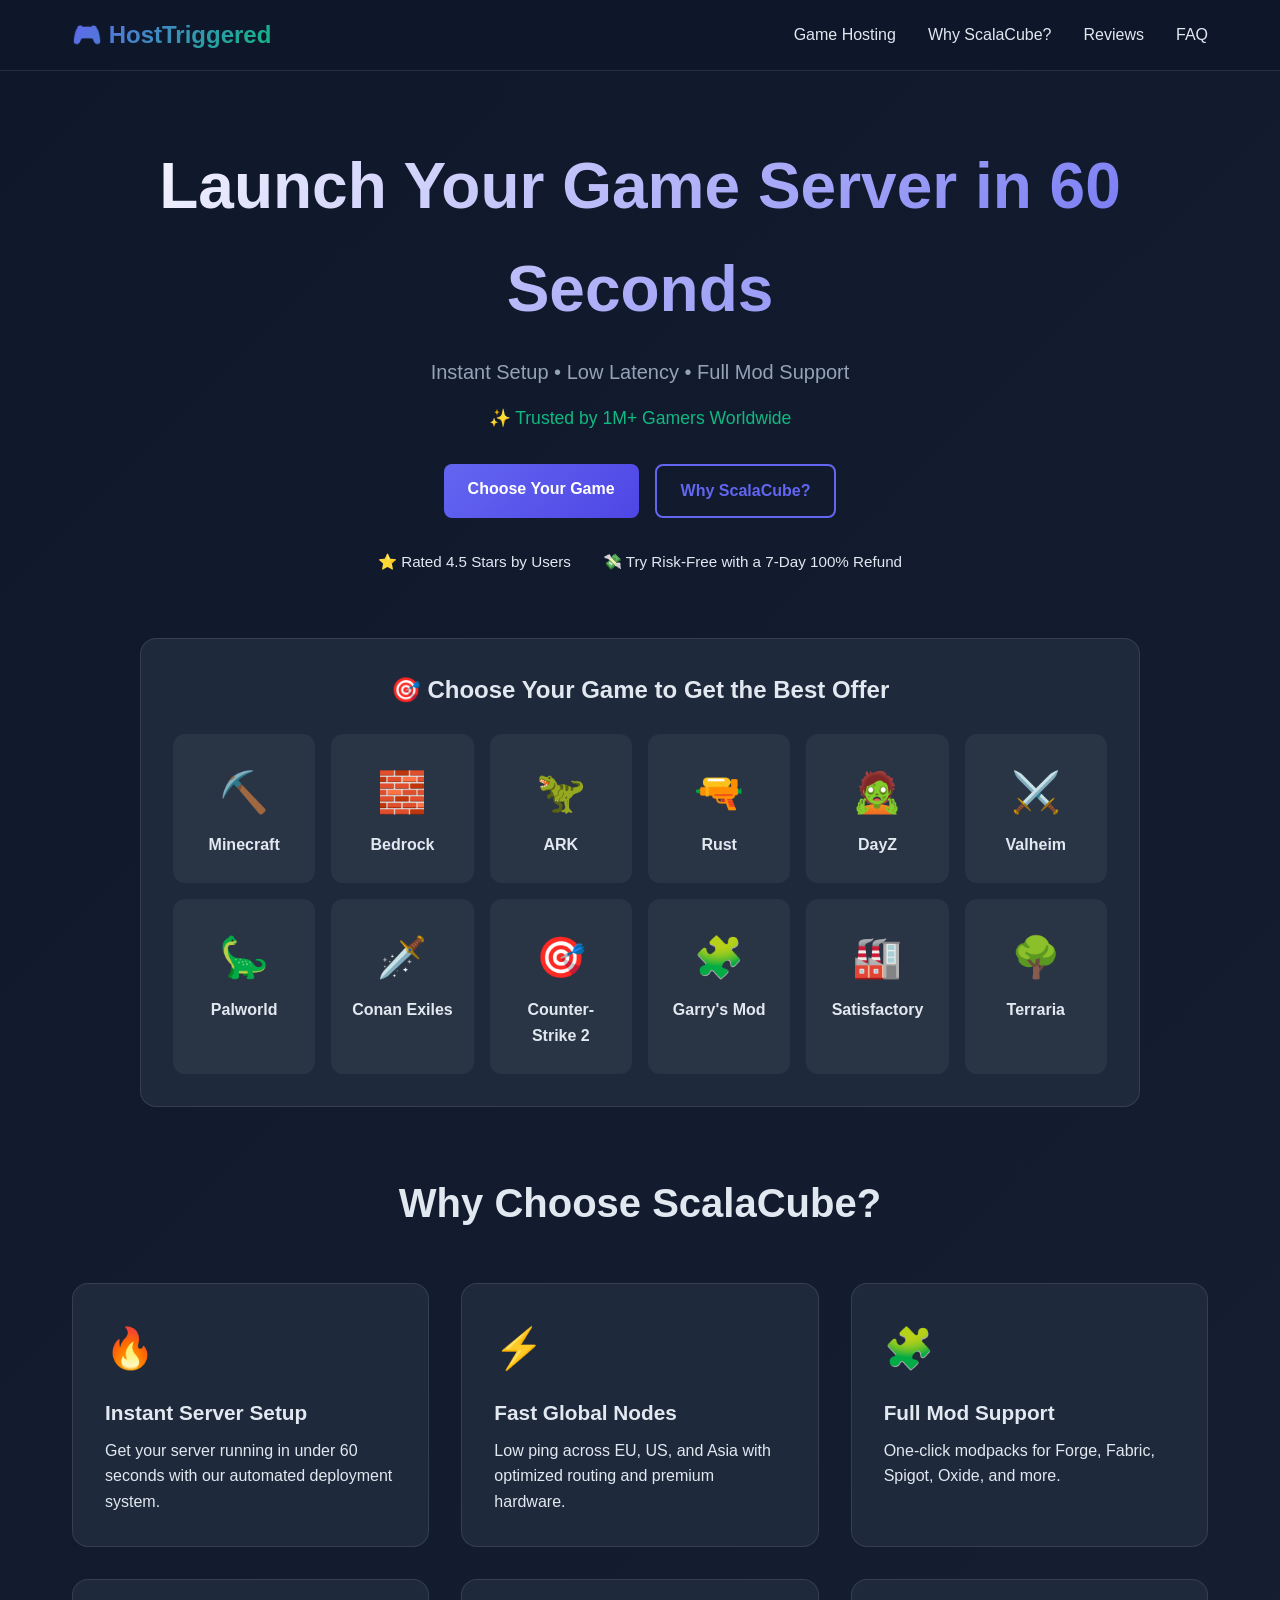
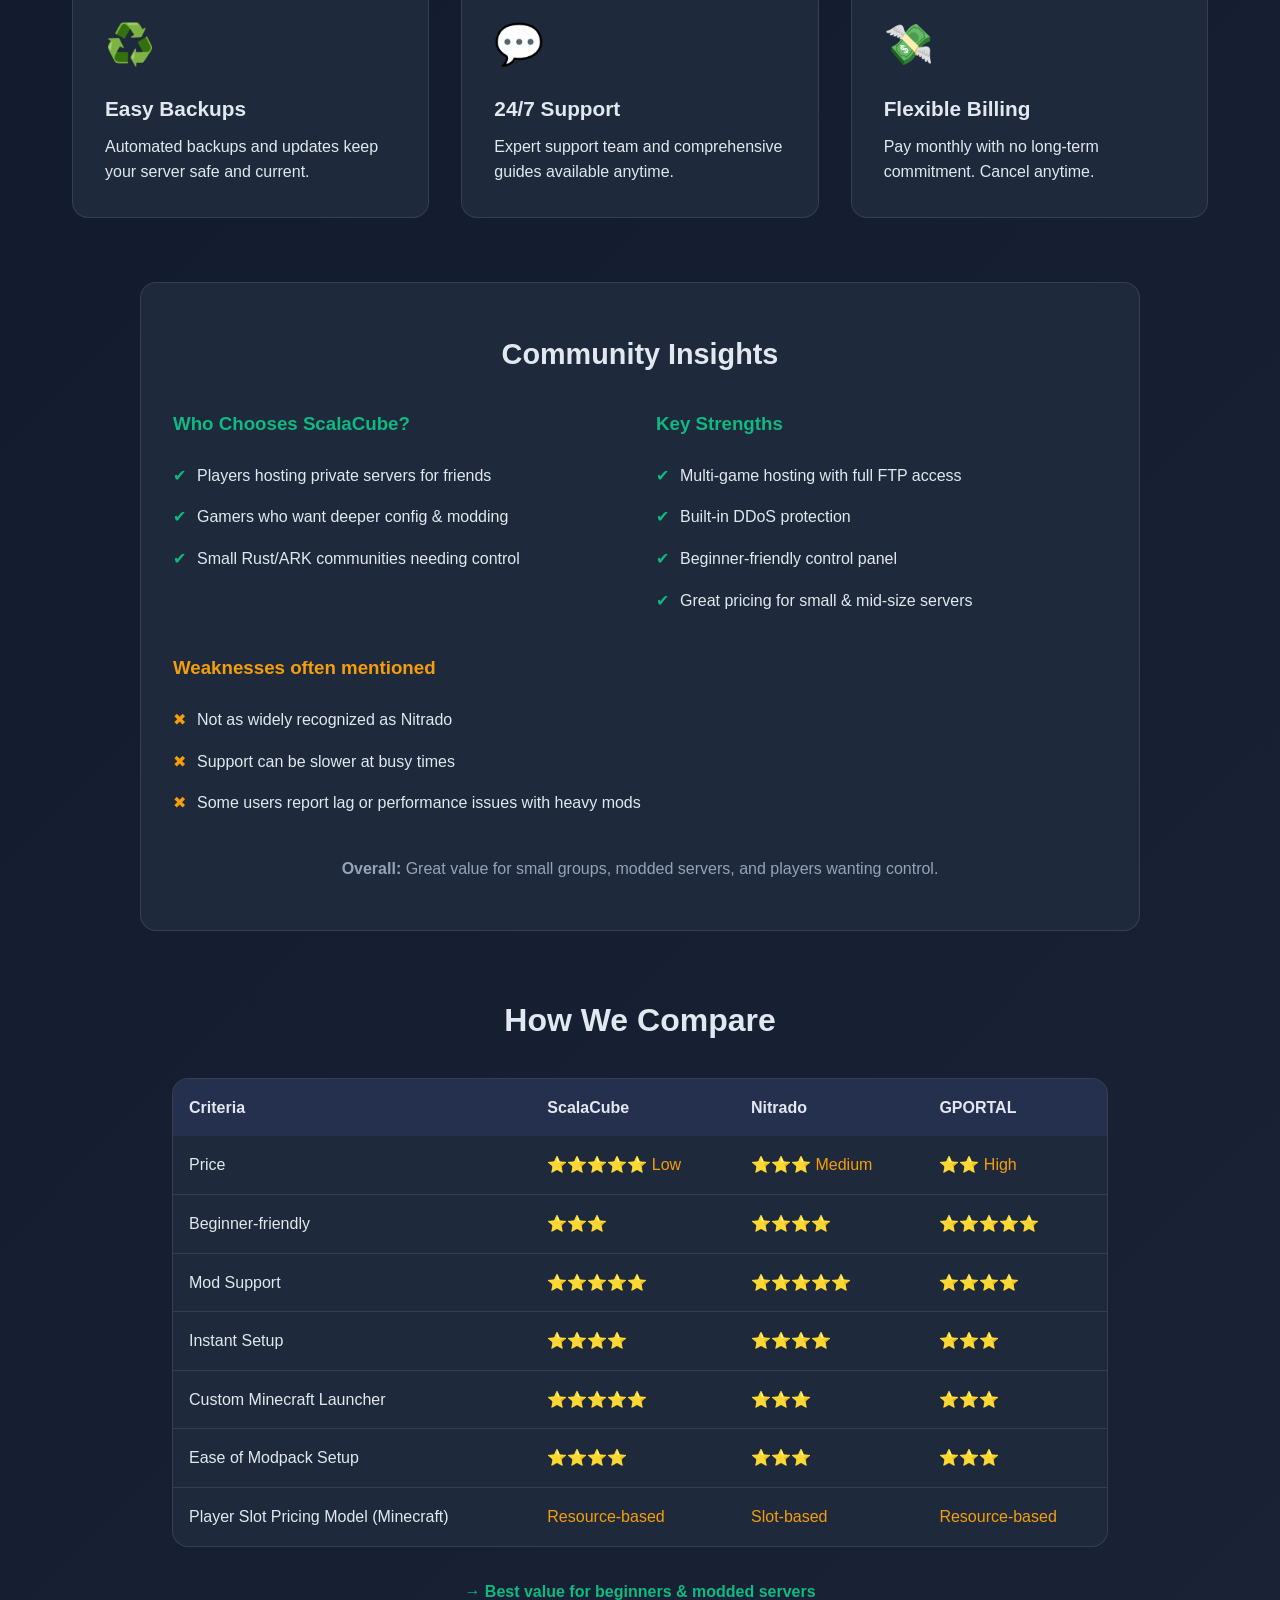
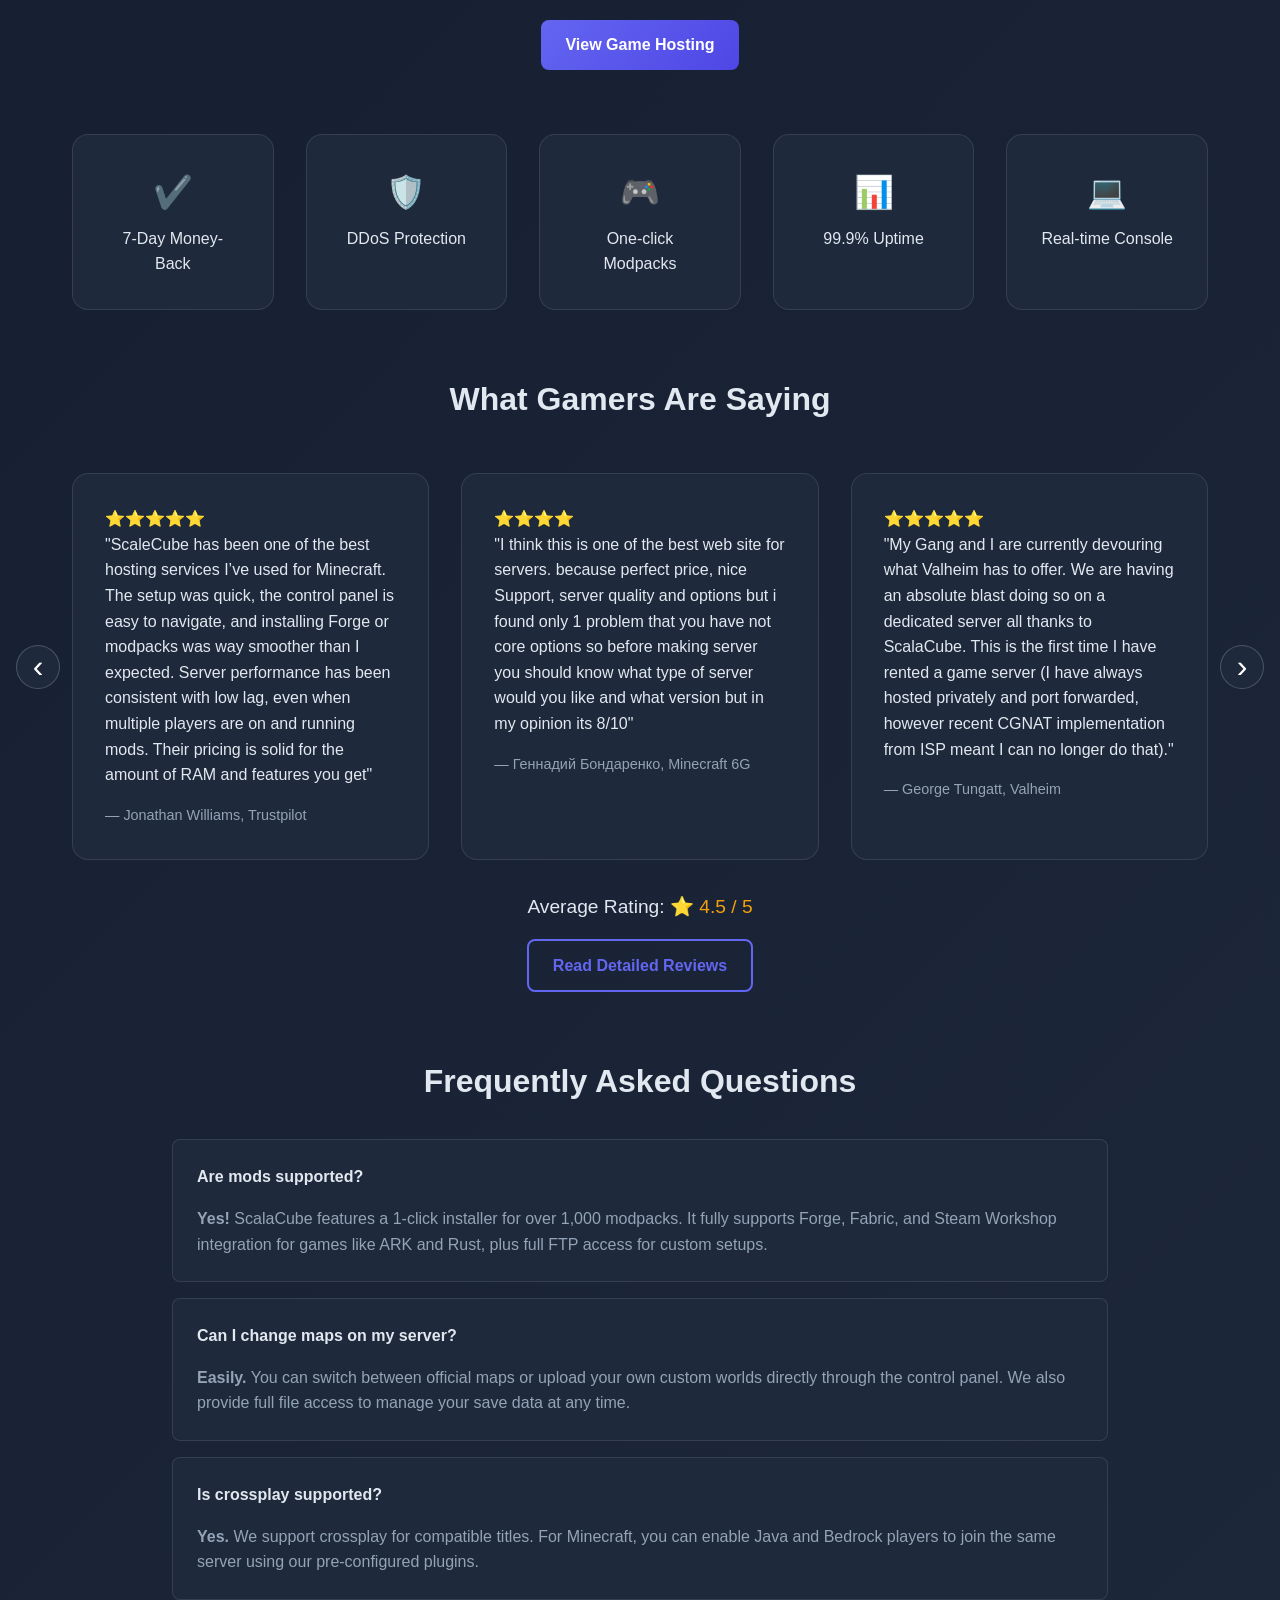
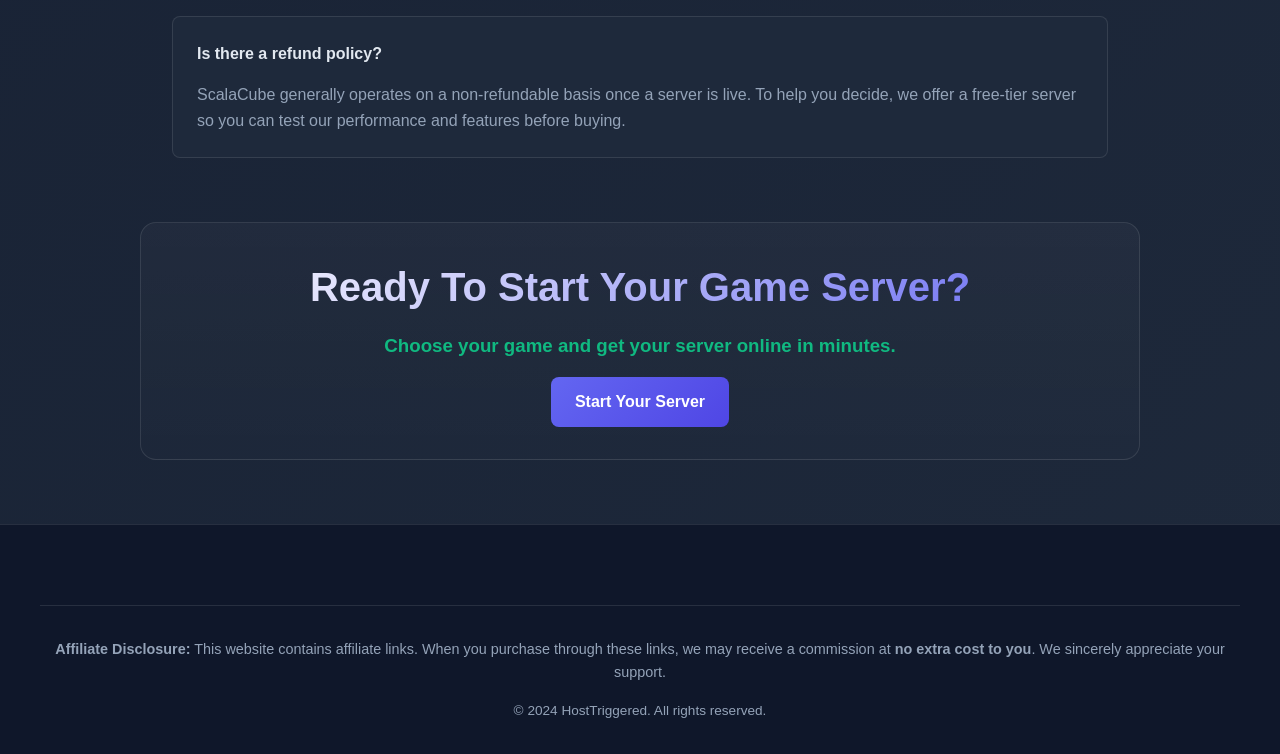
==== commit 152c61fd: "2nd commit" ====
--- a/index.html
+++ b/index.html
@@ -481,7 +481,7 @@
             </div>
             <button class="review-nav right" id="next">›</button>
         </div>
-        <div style="text-align: center; margin-top: 2rem;">
+        <div style="text-align: center; margin-top: 1rem;">
             <p style="font-size: 1.2rem;">Average Rating: <span class="stars">⭐ 4.5 / 5</span></p>
             <a href="https://www.trustpilot.com/review/scalacube.com?utm_medium=trustbox&utm_source=MicroReviewCount" class="btn-secondary" target="_blank" rel="noopener noreferrer" style="margin-top: 1rem;">Read Detailed Reviews</a>
         </div>
--- a/css/style.css
+++ b/css/style.css
@@ -3,6 +3,7 @@
     padding: 0;
     box-sizing: border-box;
 }
+
 
 :root {
     --primary: #6366f1;
@@ -277,6 +278,7 @@
 }
 
 .insights h2 {
+    font-size: 1.8rem;
     text-align: center;
     margin-bottom: 2rem;
 }
@@ -581,13 +583,14 @@
     background: var(--dark-card);
     padding: 1.5rem;
     margin-bottom: 1rem;
-    border-radius: 12px;
+    border-radius: 8px;
     border: 1px solid rgba(255, 255, 255, 0.1);
     cursor: pointer;
     transition: all 0.3s;
 }
 
 .faq-item:hover {
+    background: rgba(255, 255, 255, 0.08);
     border-color: var(--primary);
 }
 
@@ -601,18 +604,20 @@
 .faq-answer {
     margin-top: 1rem;
     color: var(--text-muted);
+    /* color:#a0a0a0; */
     display: block;
 }
 
 .faq-item.active .faq-answer {
     display: block;
 }
+
 
 /* Final CTA */
 .final-cta {
     max-width: 1000px;
     margin: 4rem auto 0;
-    padding: 3rem 2rem;
+    padding: 2rem 2rem;
     text-align: center;
     background: linear-gradient(
         180deg,
@@ -626,6 +631,11 @@
 
 .final-cta h2 {
     font-size: 2.5rem;
+    background: linear-gradient(135deg, #fff, var(--primary));
+    -webkit-background-clip: text;
+    -webkit-text-fill-color: transparent;
+    background-clip: text;
+    animation: fadeInUp 0.8s ease-out;
     margin-bottom: 0.75rem;
 }
 
@@ -640,7 +650,11 @@
     margin-bottom: 2rem;
 }
 
-.cta-button {
+.faq, .final-cta {
+    box-sizing: border-box;
+}
+
+/* .cta-button {
     display: inline-block;
     padding: 0.9rem 2.2rem;
     font-size: 1rem;
@@ -650,12 +664,12 @@
     border-radius: 999px;
     text-decoration: none;
     transition: transform 0.2s ease, box-shadow 0.2s ease;
-}
-
-.cta-button:hover {
+} */
+
+/* .cta-button:hover {
     transform: translateY(-2px);
     box-shadow: 0 8px 24px rgba(0, 0, 0, 0.35);
-}
+} */
 
 
 /* Footer */
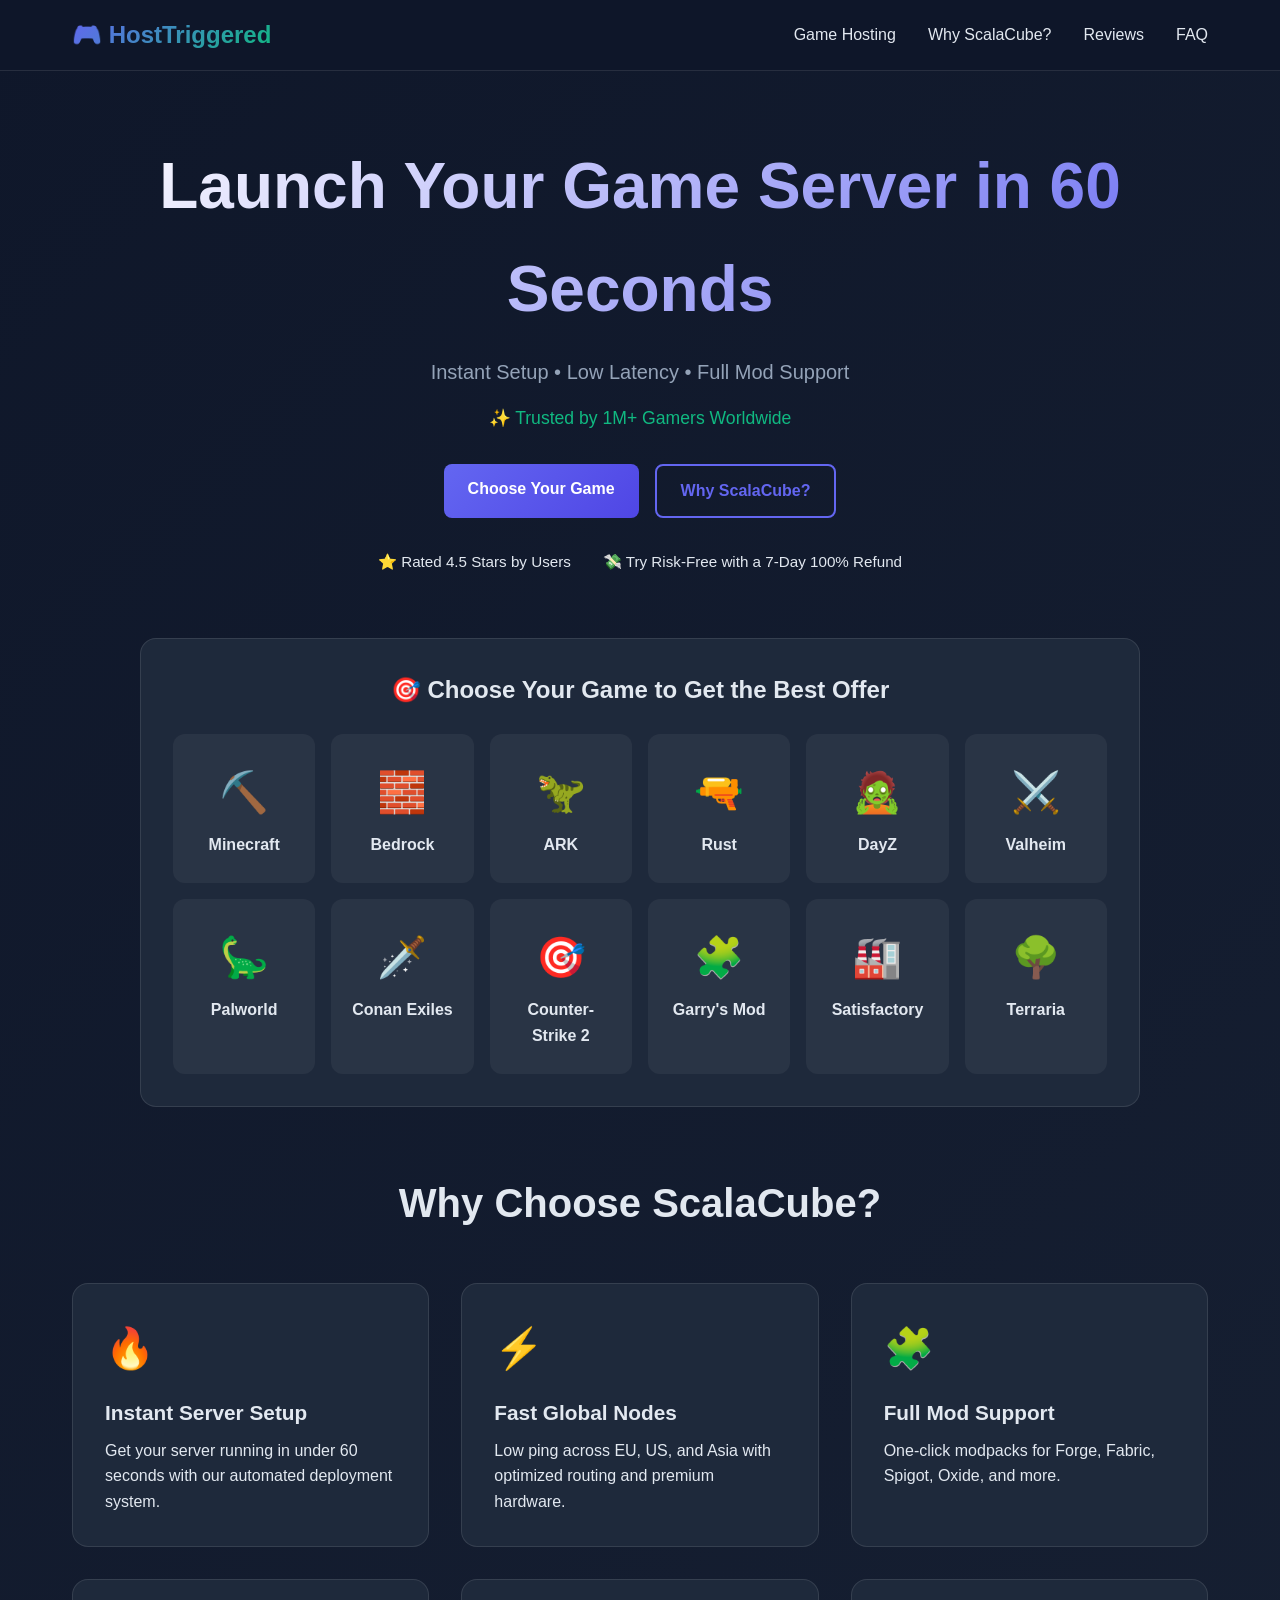
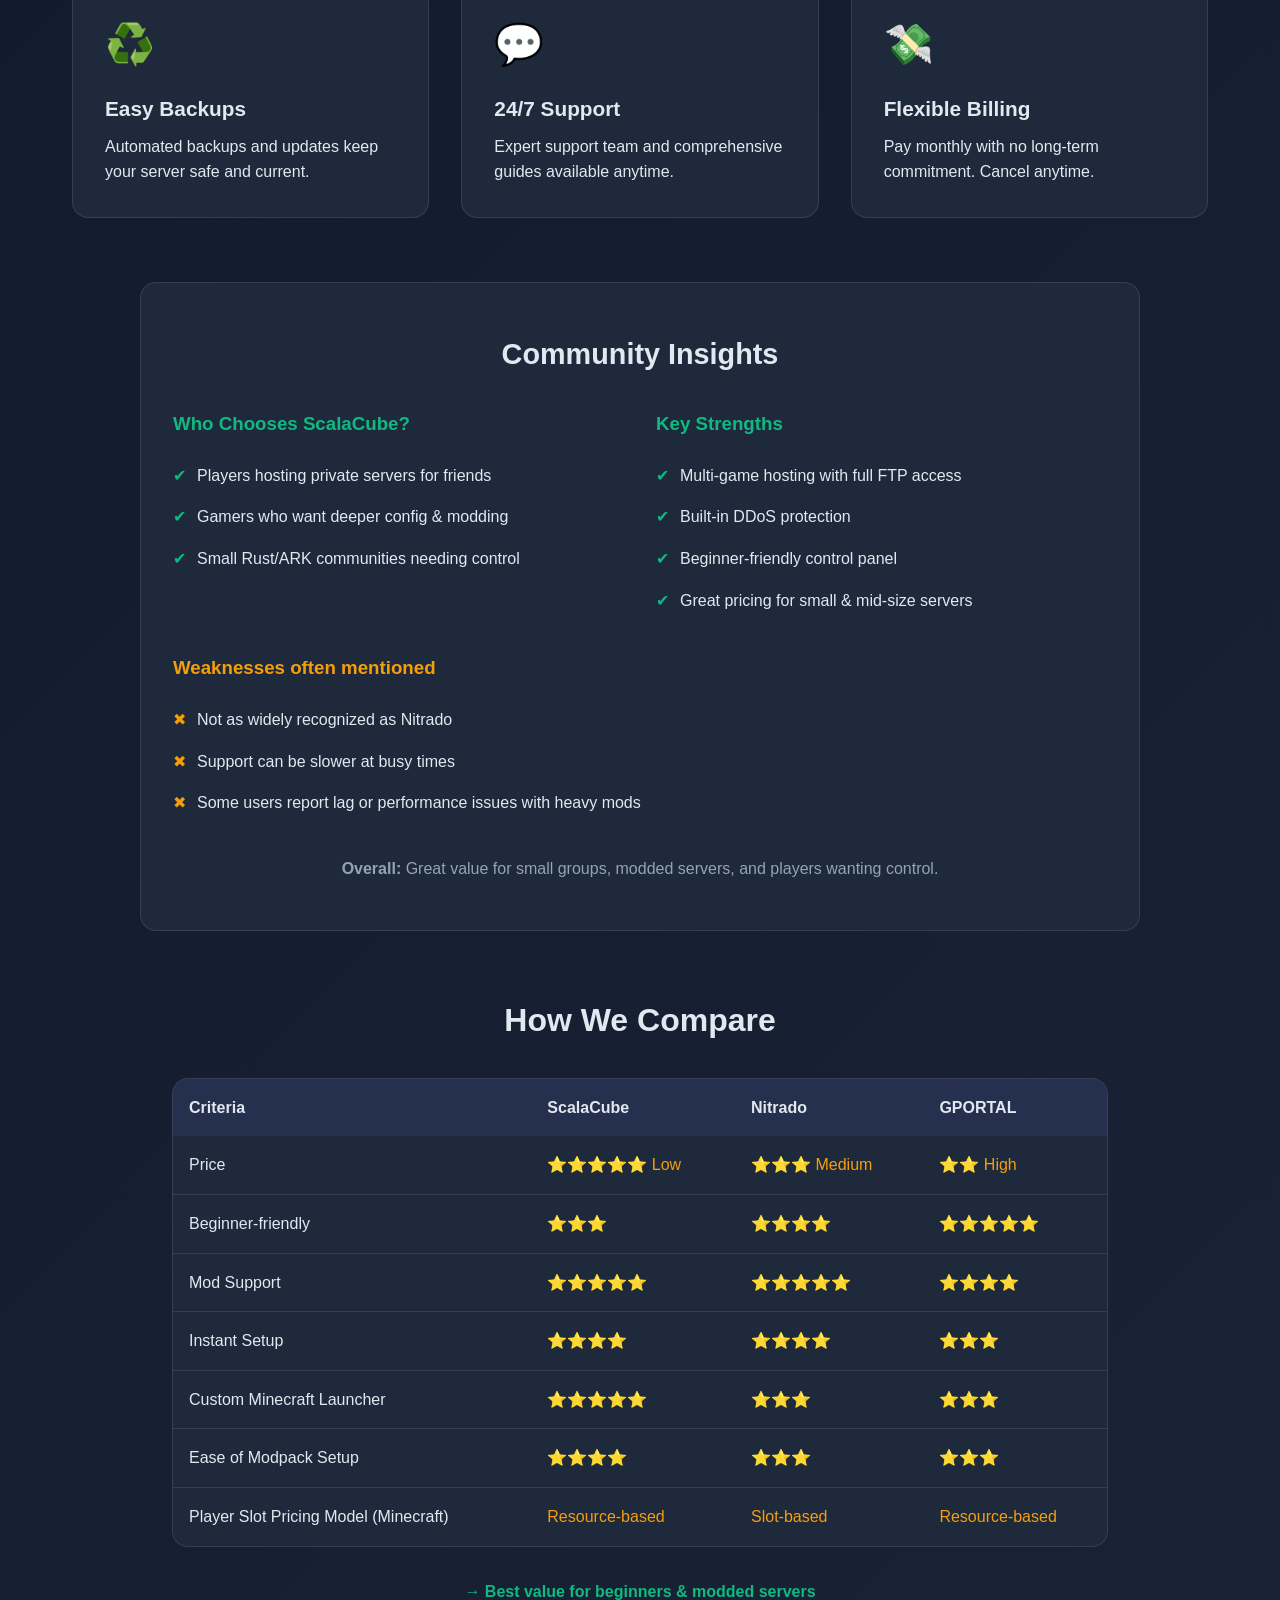
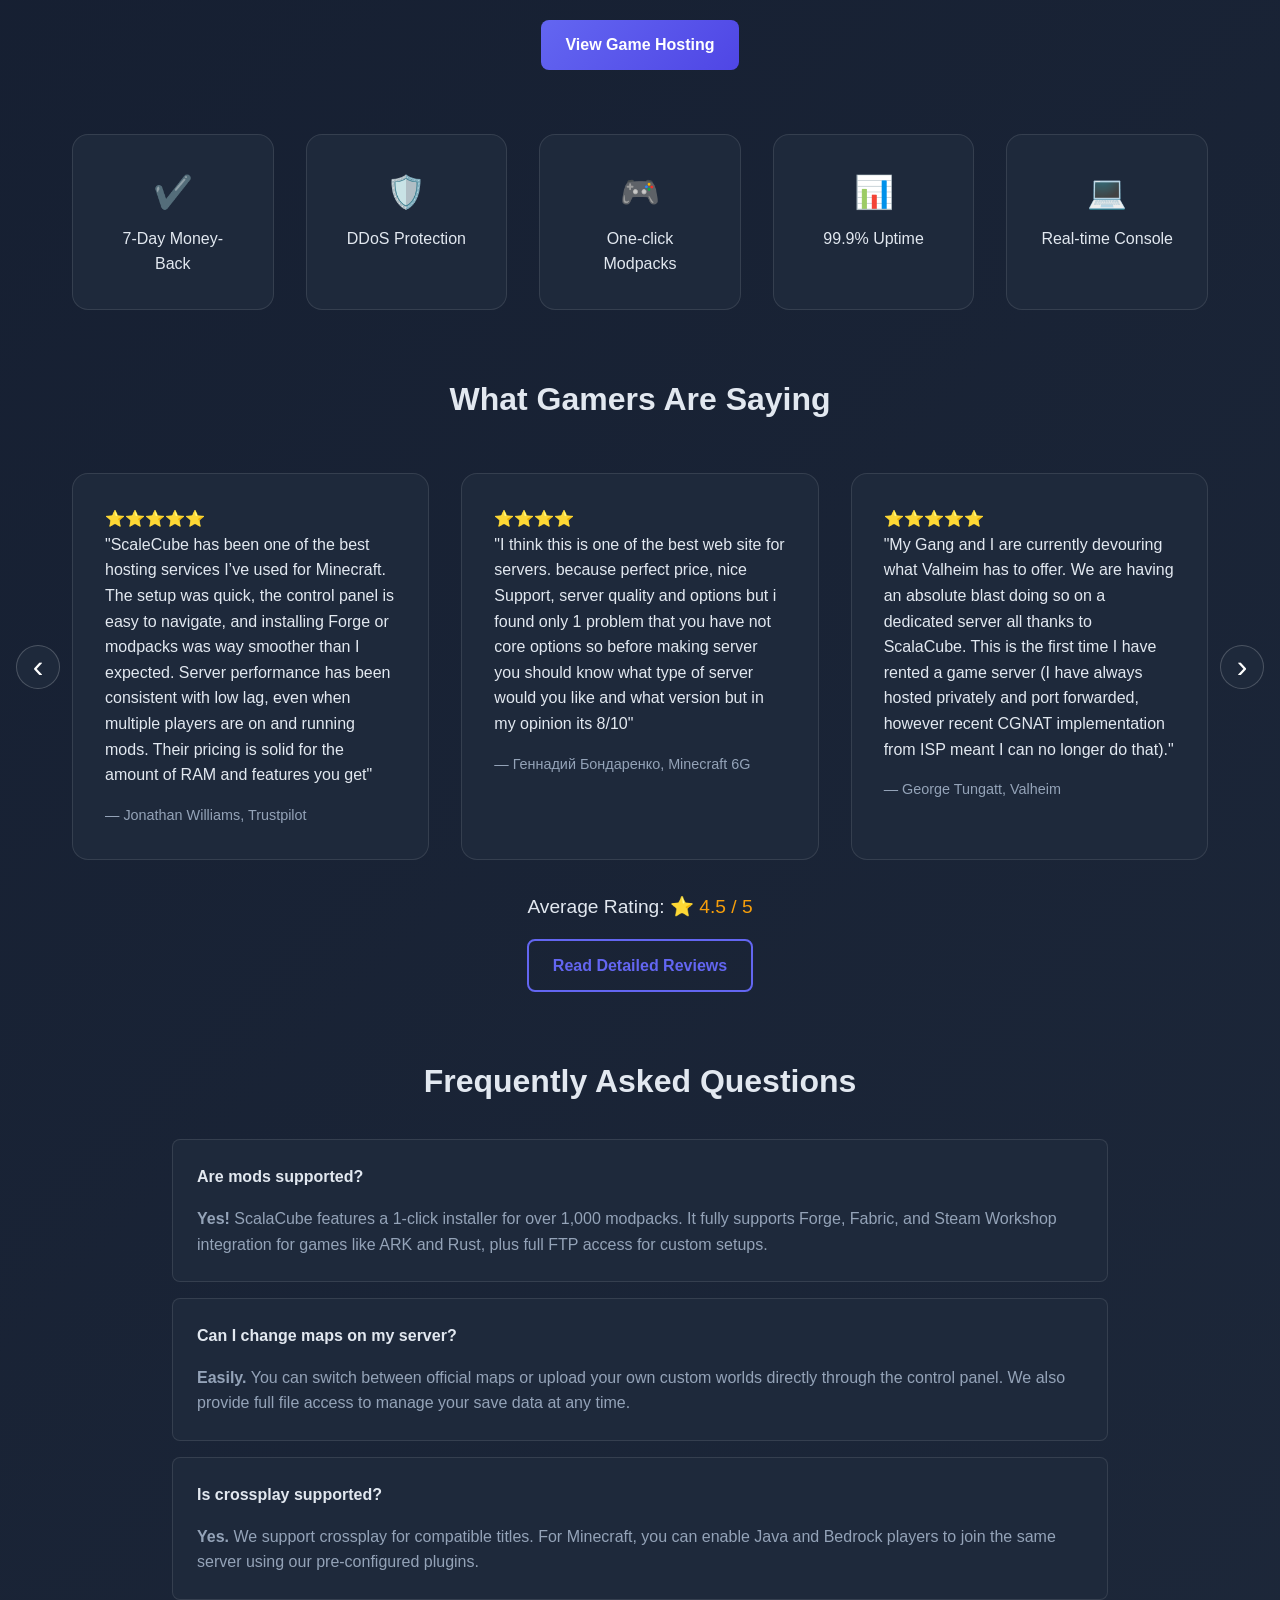
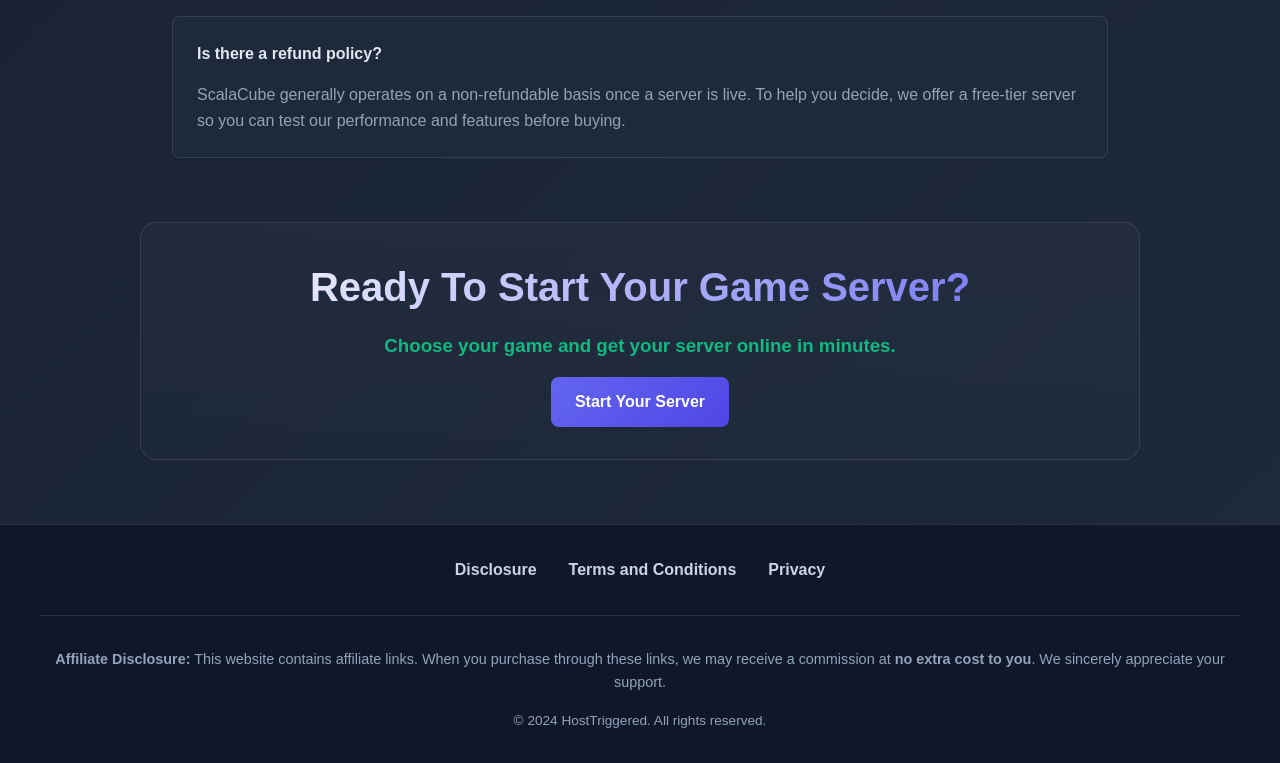
==== commit 92247aa8: "edit footer" ====
--- a/index.html
+++ b/index.html
@@ -5,12 +5,12 @@
     <meta name="viewport" content="width=device-width, initial-scale=1.0">
     <meta name="description" content="Fast and reliable game server hosting for popular games. Instant setup in 60 seconds, low latency, mod support. Trusted by 1M+ gamers.">
     <meta name="keywords" content="game server hosting, minecraft hosting, ark hosting, rust server, modded server hosting, cheap game servers">
-    <link rel="icon" href="images/favicon_in3dtayninh.ico" type="image/x-icon">
+    <link rel="icon" href="images/favicon.ico" type="image/x-icon">
     <link rel="icon" type="image/png" sizes="16x16" href="images/favicon-16x16.png">
     <link rel="icon" type="image/png" sizes="32x32" href="images/favicon-32x32.png">
     <link rel="icon" type="image/png" sizes="192x192" href="images/android-chrome-192x192.png">
     <link rel="apple-touch-icon" href="images/apple-touch-icon.png">
-    <title>Game Server Hosting - Launch Your Server in 60 Seconds | ScalaCube</title>
+    <title>Game Server Hosting - Launch Your Server in 60 Seconds | Hosttriggered</title>
     <link rel="stylesheet" href="css/style.css">
 </head>
 <body>
@@ -542,11 +542,13 @@
     <!-- Footer -->
     <footer>
         <div class="footer-content">
-            <!-- <div class="footer-links">
-                <a href="#">About</a>
-                <a href="#">Contact</a>
-                <a href="#">Privacy</a>
-            </div> -->
+            <h4>
+            <div class="footer-links">
+                <a href="affiliate-disclosure.html">Disclosure</a>
+                <a href="terms-and-conditions.html">Terms and Conditions</a>
+                <a href="privacy-policy.html">Privacy</a>
+            </div> 
+            </h4>
             <div class="footer-disclosure">
                 <strong>Affiliate Disclosure:</strong>
                 This website contains affiliate links. When you purchase through these links,
--- a/css/style.css
+++ b/css/style.css
@@ -675,7 +675,7 @@
 /* Footer */
 footer {
     background: var(--dark);
-    padding: 3rem 2rem 2rem;
+    padding: 2rem 2rem 2rem;
     margin-top: 4rem;
     border-top: 1px solid rgba(255, 255, 255, 0.1);
 }
@@ -695,7 +695,7 @@
 }
 
 .footer-links a {
-    color: var(--text-muted);
+    color: #cbd5e1;
     text-decoration: none;
     transition: color 0.3s;
 }
@@ -758,4 +758,84 @@
   .review-nav {
     display: none;
   }
-}+}
+
+/* ===== Policy Pages Layout ===== */
+.page-container {
+    max-width: 900px;
+    margin: 4rem auto;
+    padding: 0 2rem;
+}
+
+.page-card {
+    background: var(--dark-card);
+    border-radius: 16px;
+    padding: 3rem;
+    box-shadow: 0 20px 50px rgba(0, 0, 0, 0.4);
+    border: 1px solid rgba(255, 255, 255, 0.05);
+}
+
+/* Headings */
+.page-card h1 {
+    font-size: 2.2rem;
+    margin-bottom: 1.5rem;
+    background: linear-gradient(135deg, var(--primary), var(--secondary));
+    -webkit-background-clip: text;
+    -webkit-text-fill-color: transparent;
+}
+
+.page-card h2 {
+    font-size: 1.3rem;
+    margin-top: 2rem;
+    margin-bottom: 0.75rem;
+    color: var(--accent);
+}
+
+/* Text */
+.page-card p {
+    color: var(--text-muted);
+    margin-bottom: 1rem;
+    line-height: 1.7;
+}
+
+.page-card ul {
+    margin: 1rem 0 1.5rem 1.25rem;
+}
+
+.page-card ul li {
+    margin-bottom: 0.5rem;
+    color: var(--text-muted);
+}
+
+/* Footer */
+.policy-footer {
+    text-align: center;
+    padding: 2rem 1rem;
+    color: var(--text-muted);
+    font-size: 0.9rem;
+}
+
+.policy-footer a {
+    color: var(--text-muted);
+    margin: 0 0.5rem;
+    text-decoration: none;
+}
+
+.policy-footer a:hover {
+    color: var(--primary);
+}
+
+.btn-home {
+  display: inline-block;
+  margin-top: 25px;
+  padding: 8px 16px;
+  background: linear-gradient(135deg, var(--primary), var(--primary-dark));
+    color: white;
+  text-decoration: none;
+  border-radius: 6px;
+}
+
+.btn-home:hover {
+  transform: translateY(-2px);
+    box-shadow: 0 10px 30px rgba(99, 102, 241, 0.4);
+}
